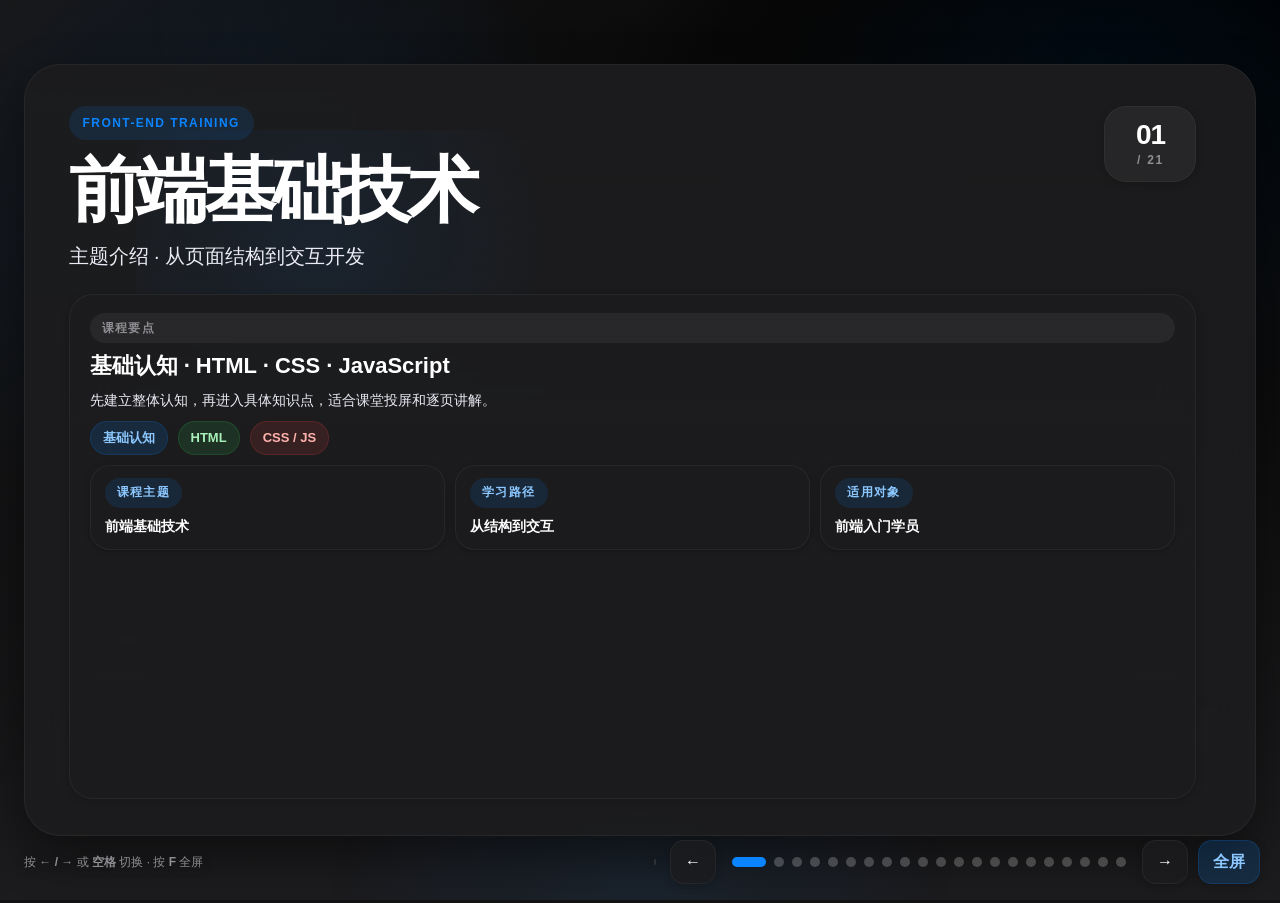
==== 3/index.html @ 4b5f355d "add" ====
﻿<!DOCTYPE html>
<html lang="zh-CN" data-theme="dark">
<head>
  <meta charset="UTF-8">
  <meta name="viewport" content="width=device-width, initial-scale=1.0">
  <title>前端基础技术 - 课程演示</title>
  <style>
    :root {
      color-scheme: dark;
      --theme-primary: #0a84ff;
      --theme-success: #30d158;
      --theme-warning: #ff9f0a;
      --theme-danger: #ff453a;
      --bg-primary: #000000;
      --bg-secondary: #1c1c1e;
      --surface-primary: rgba(28, 28, 30, 0.92);
      --surface-secondary: rgba(28, 28, 30, 0.68);
      --separator: rgba(84, 84, 88, 0.2);
      --label-primary: #ffffff;
      --label-secondary: #ebebf5;
      --label-tertiary: #8e8e93;
      --hero-glow: rgba(10, 132, 255, 0.16);
      --hero-glow-soft: rgba(10, 132, 255, 0.08);
      --hero-line: rgba(10, 132, 255, 0.22);
      --hero-surface: rgba(28, 28, 30, 0.96);
      --shadow-lg: 0 20px 48px rgba(0, 0, 0, 0.44);
      --shadow-md: 0 8px 24px rgba(0, 0, 0, 0.28);
      --shadow-sm: 0 2px 8px rgba(0, 0, 0, 0.18);
    }

    * {
      box-sizing: border-box;
    }

    html,
    body {
      width: 100%;
      height: 100%;
      margin: 0;
      overflow: hidden;
      font-family: -apple-system, BlinkMacSystemFont, 'SF Pro Display', 'SF Pro Text', 'PingFang SC', 'Noto Sans SC', 'Microsoft YaHei', sans-serif;
      background:
        radial-gradient(circle at 14% 16%, var(--hero-glow), transparent 28%),
        radial-gradient(circle at 86% 12%, var(--hero-glow-soft), transparent 24%),
        linear-gradient(180deg, var(--bg-primary), var(--bg-secondary));
      color: var(--label-primary);
    }

    body {
      position: relative;
    }

    body::before {
      content: "";
      position: fixed;
      inset: 0;
      pointer-events: none;
      background:
        linear-gradient(135deg, rgba(28, 28, 30, 0.92), transparent 36%),
        radial-gradient(circle at 50% 100%, var(--hero-glow-soft), transparent 30%);
      opacity: 0.92;
    }

    body::after {
      content: "";
      position: fixed;
      inset: 0;
      pointer-events: none;
      background: radial-gradient(circle at top center, rgba(255, 255, 255, 0.08), transparent 46%);
      opacity: 0.45;
    }

    .deck {
      position: relative;
      z-index: 1;
      width: 100%;
      height: 100%;
    }

    .slides {
      position: relative;
      width: 100%;
      height: 100%;
    }

    .slide {
      position: absolute;
      inset: 0;
      display: flex;
      align-items: center;
      justify-content: center;
      padding: 24px;
      opacity: 0;
      pointer-events: none;
      transform: translateY(10px) scale(0.985);
      transition: opacity 0.34s ease, transform 0.34s ease;
    }

    .slide.active {
      opacity: 1;
      pointer-events: auto;
      transform: translateY(0) scale(1);
    }

    .slide-shell {
      width: min(1280px, calc(100vw - 48px), calc((100vh - 128px) * 16 / 9));
      aspect-ratio: 16 / 9;
      max-height: calc(100vh - 128px);
      height: calc(100vh - 128px);
      display: flex;
      flex-direction: column;
      overflow: hidden;
      border-radius: 36px;
      background: linear-gradient(180deg, rgba(28, 28, 30, 0.96), rgba(28, 28, 30, 0.9));
      border: 0.5px solid var(--separator);
      box-shadow: var(--shadow-lg);
      backdrop-filter: blur(20px);
      position: relative;
      isolation: isolate;
    }

    .slide-shell::before {
      content: "";
      position: absolute;
      inset: 8.5% 9%;
      border-radius: 32px;
      /* border: 1px solid var(--hero-line); */
      background:
        radial-gradient(circle at 18% 18%, var(--hero-glow-soft), transparent 24%),
        linear-gradient(180deg, var(--surface-secondary), transparent);
      z-index: -1;
    }

    .slide-frame {
      position: relative;
      z-index: 1;
      flex: 1;
      display: flex;
      flex-direction: column;
      gap: 20px;
      padding: clamp(34px, 3.2vw, 42px) clamp(34px, 3.4vw, 44px) clamp(30px, 2.8vw, 38px);
      min-height: 0;
      overflow-y: auto;
      overscroll-behavior: contain;
      scrollbar-gutter: stable;
    }

    .slide-top {
      display: flex;
      align-items: flex-start;
      justify-content: space-between;
      gap: 20px;
    }

    .eyebrow {
      display: inline-flex;
      align-items: center;
      min-height: 34px;
      padding: 0 14px;
      border-radius: 999px;
      background: rgba(10, 132, 255, 0.12);
      color: var(--theme-primary);
      font-size: 12px;
      font-weight: 800;
      letter-spacing: 0.12em;
      text-transform: uppercase;
    }

    .slide-title {
      margin: 14px 0 0;
      font-size: clamp(44px, 5.6vw, 84px);
      line-height: 1.02;
      letter-spacing: -0.06em;
      font-weight: 800;
      color: var(--label-primary);
    }

    .slide-subtitle {
      margin: 12px 0 0;
      /* max-width: 58ch; */
      color: var(--label-secondary);
      font-size: clamp(16px, 1.6vw, 20px);
      line-height: 1.75;
    }

    .slide-counter {
      min-width: 92px;
      padding: 14px 16px;
      border-radius: 22px;
      border: 1px solid var(--separator);
      background: rgba(255, 255, 255, 0.05);
      text-align: center;
      box-shadow: var(--shadow-sm);
    }

    .slide-counter strong {
      display: block;
      font-size: 28px;
      line-height: 1;
      font-weight: 800;
      letter-spacing: -0.04em;
    }

    .slide-counter span {
      display: block;
      margin-top: 4px;
      color: var(--label-tertiary);
      font-size: 12px;
      font-weight: 700;
      letter-spacing: 0.14em;
      text-transform: uppercase;
    }

    .cover-grid,
    .content-grid {
      flex: 1;
      display: grid;
      gap: 18px;
      min-height: 0;
    }

    .cover-grid {
      grid-template-columns: minmax(0, 1.12fr) minmax(300px, 0.88fr);
      align-items: stretch;
    }

    .cover-grid .card {
      grid-column: 1 / -1;
    }

    .content-grid {
      grid-template-columns: minmax(0, 1.02fr) minmax(320px, 0.98fr);
    }

    .card,
    .note-card,
    .part-card,
    .focus-card {
      border-radius: 24px;
      border: 1px solid var(--separator);
      box-shadow: var(--shadow-sm);
      backdrop-filter: blur(20px);
    }

    .card {
      padding: 18px 20px;
      background: linear-gradient(180deg, rgba(28, 28, 30, 0.92), rgba(28, 28, 30, 0.78));
      display: grid;
      gap: 10px;
      align-content: start;
    }

    .card-title {
      font-size: 22px;
      line-height: 1.16;
      font-weight: 800;
      color: var(--label-primary);
      margin: 0;
    }

    .card-subtitle {
      margin: 0;
      color: var(--label-secondary);
      font-size: 14px;
      line-height: 1.6;
    }

    .script {
      display: grid;
      gap: 10px;
      padding: 18px 20px;
      background: linear-gradient(180deg, rgba(28, 28, 30, 0.92), rgba(28, 28, 30, 0.78));
      color: var(--label-primary);
      font-size: 15px;
      line-height: 1.7;
      border-radius: 24px;
      border: 1px solid var(--separator);
      box-shadow: var(--shadow-sm);
    }

    .script p {
      margin: 0;
    }

    .script .lead-line {
      font-size: 17px;
      font-weight: 800;
    }

    .script .quote {
      padding: 12px 14px;
      border-left: 4px solid var(--theme-primary);
      background: rgba(10, 132, 255, 0.12);
      border-radius: 16px;
    }

    .meta-grid {
      display: grid;
      grid-template-columns: repeat(3, minmax(0, 1fr));
      gap: 10px;
    }

    .meta {
      padding: 12px 14px;
      border-radius: 20px;
      background: var(--surface-secondary);
      border: 1px solid var(--separator);
      box-shadow: var(--shadow-sm);
    }

    .meta-label,
    .note-label,
    .part-tag,
    .vision-label,
    .section-label {
      display: inline-flex;
      align-items: center;
      min-height: 30px;
      padding: 0 12px;
      border-radius: 999px;
      background: rgba(255, 255, 255, 0.05);
      color: var(--label-tertiary);
      font-size: 12px;
      font-weight: 800;
      letter-spacing: 0.12em;
      text-transform: uppercase;
    }

    .meta-label {
      background: rgba(10, 132, 255, 0.12);
      color: #8cc8ff;
    }

    .meta-value {
      display: block;
      margin-top: 8px;
      font-size: 14px;
      line-height: 1.5;
      font-weight: 700;
      color: var(--label-primary);
    }

    .focus-card {
      padding: 20px;
      background: linear-gradient(180deg, rgba(10, 132, 255, 0.14), rgba(28, 28, 30, 0.9));
      display: grid;
      gap: 12px;
      position: relative;
      overflow: hidden;
    }

    .focus-card::before {
      content: "";
      position: absolute;
      inset: -18% -10% auto auto;
      width: 180px;
      height: 180px;
      border-radius: 50%;
      background: radial-gradient(circle, rgba(10, 132, 255, 0.18), transparent 68%);
      pointer-events: none;
    }

    .focus-title {
      position: relative;
      z-index: 1;
      font-size: 18px;
      line-height: 1.4;
      font-weight: 800;
      color: var(--label-primary);
      margin: 0;
    }

    .focus-copy {
      position: relative;
      z-index: 1;
      margin: 0;
      color: var(--label-secondary);
      font-size: 14px;
      line-height: 1.7;
    }

    .pills {
      position: relative;
      z-index: 1;
      display: flex;
      flex-wrap: wrap;
      gap: 10px;
    }

    .pill {
      display: inline-flex;
      align-items: center;
      min-height: 34px;
      padding: 0 12px;
      border-radius: 999px;
      border: 1px solid rgba(255, 255, 255, 0.06);
      background: rgba(255, 255, 255, 0.05);
      color: var(--label-primary);
      font-size: 13px;
      font-weight: 700;
    }

    .pill.blue {
      background: rgba(10, 132, 255, 0.14);
      color: #8cc8ff;
      border-color: rgba(10, 132, 255, 0.16);
    }

    .pill.green {
      background: rgba(48, 209, 88, 0.12);
      color: #a8f0b8;
      border-color: rgba(48, 209, 88, 0.16);
    }

    .pill.red {
      background: rgba(255, 69, 58, 0.12);
      color: #ffb3ad;
      border-color: rgba(255, 69, 58, 0.16);
    }

    .section-head {
      display: grid;
      gap: 10px;
    }

    .section-title {
      margin: 0;
      font-size: clamp(28px, 3.8vw, 44px);
      line-height: 1.08;
      letter-spacing: -0.06em;
      color: var(--label-primary);
    }

    .section-subtitle {
      margin: 0;
      color: var(--label-secondary);
      font-size: 16px;
      line-height: 1.75;
      max-width: 56ch;
    }

    .part-list {
      display: grid;
      gap: 12px;
      min-height: 0;
    }

    .part-card {
      position: relative;
      overflow: hidden;
      padding: 20px;
      background: linear-gradient(180deg, rgba(28, 28, 30, 0.92), rgba(28, 28, 30, 0.78));
      display: grid;
      gap: 10px;
    }

    .part-card::before {
      content: "";
      position: absolute;
      inset: 0;
      background: radial-gradient(circle at 100% 0%, rgba(10, 132, 255, 0.12), transparent 28%);
      pointer-events: none;
    }

    .part-card.alt::before {
      background: radial-gradient(circle at 100% 0%, rgba(255, 69, 58, 0.12), transparent 28%);
    }

    .part-card h3 {
      margin: 0;
      position: relative;
      z-index: 1;
      font-size: 20px;
      line-height: 1.35;
      color: var(--label-primary);
    }

    .part-card p {
      margin: 0;
      position: relative;
      z-index: 1;
      color: var(--label-secondary);
      line-height: 1.7;
      font-size: 14px;
    }

    .login-flow-page .content-grid {
      grid-template-columns: repeat(2, minmax(0, 1fr));
      align-items: stretch;
      gap: 16px;
    }

    .login-flow-page .part-list {
      display: grid;
      gap: 10px;
      min-height: 0;
      height: 100%;
      grid-template-rows: repeat(2, minmax(0, 1fr));
    }

    .login-flow-page .part-card {
      padding: 16px 18px;
      gap: 8px;
      height: 100%;
      align-content: start;
    }

    .login-flow-page .part-card h3 {
      font-size: 17px;
      line-height: 1.32;
    }

    .login-flow-page .part-card > p {
      font-size: 13px;
      line-height: 1.5;
    }

    .login-flow-page .checklist {
      gap: 7px;
      margin-top: 2px;
    }

    .login-flow-page .check {
      grid-template-columns: 22px 1fr;
      gap: 7px;
    }

    .login-flow-page .check-mark {
      width: 22px;
      height: 22px;
      font-size: 11px;
      margin-top: 1px;
    }

    .login-flow-page .check-text {
      font-size: 13px;
      line-height: 1.5;
    }

    .login-flow-page .notes {
      display: grid;
      gap: 10px;
      min-height: 0;
      height: 100%;
      grid-template-rows: minmax(0, 1fr) minmax(0, 0.72fr) minmax(0, 1.08fr);
    }

    .login-flow-page .note-card,
    .login-flow-page .focus-card {
      padding: 15px 16px;
      gap: 10px;
      height: 100%;
      align-content: start;
    }

    .login-flow-page .note-card p,
    .login-flow-page .note-card li,
    .login-flow-page .focus-copy {
      font-size: 13px;
      line-height: 1.52;
    }

    .login-flow-page .focus-title {
      font-size: 15px;
      line-height: 1.4;
    }

    .qa-page .content-grid,
    .foundation-page .content-grid {
      align-items: start;
    }

    .foundation-page .content-grid {
      grid-template-columns: repeat(2, minmax(0, 1fr));
      grid-template-rows: repeat(3, minmax(0, 1fr));
      align-items: stretch;
      gap: 14px;
    }

    .qa-page .content-grid {
      grid-template-columns: minmax(0, 1fr);
    }

    .qa-page .part-list,
    .foundation-page .part-list {
      display: grid;
      gap: 10px;
      min-height: 0;
    }

    .foundation-page .part-list,
    .foundation-page .notes {
      display: contents;
    }

    .qa-page .part-list {
      grid-template-columns: repeat(2, minmax(0, 1fr));
      grid-auto-rows: minmax(0, 1fr);
      align-items: stretch;
    }

    .qa-page .part-card,
    .foundation-page .part-card {
      padding: 16px 18px;
      gap: 8px;
      height: 100%;
      align-content: start;
    }

    .qa-page .part-card:nth-child(3) {
      grid-column: 1 / -1;
    }

    .qa-page .part-card h3,
    .foundation-page .part-card h3 {
      font-size: 17px;
      line-height: 1.3;
    }

    .qa-page .part-card > p,
    .foundation-page .part-card > p {
      font-size: 13px;
      line-height: 1.55;
    }

    .qa-page .checklist,
    .foundation-page .checklist {
      gap: 7px;
      margin-top: 2px;
    }

    .qa-page .check,
    .foundation-page .check {
      grid-template-columns: 22px 1fr;
      gap: 7px;
    }

    .qa-page .check-mark,
    .foundation-page .check-mark {
      width: 22px;
      height: 22px;
      font-size: 11px;
      margin-top: 1px;
    }

    .qa-page .check-text,
    .foundation-page .check-text {
      font-size: 13px;
      line-height: 1.5;
    }

    .qa-page .question-title {
      margin: 0;
      font-size: 18px;
      line-height: 1.4;
      color: var(--label-primary);
    }

    .qa-page .question-options {
      display: grid;
      gap: 8px;
      margin-top: 2px;
    }

    .qa-page .question-option {
      padding: 9px 12px;
      border-radius: 14px;
      background: rgba(255, 255, 255, 0.04);
      border: 1px solid rgba(255, 255, 255, 0.06);
      color: var(--label-secondary);
      font-size: 13px;
      line-height: 1.5;
    }

    .qa-page .question-hint {
      padding: 10px 12px;
      border-radius: 16px;
      background: rgba(10, 132, 255, 0.08);
      border: 1px solid rgba(10, 132, 255, 0.14);
      color: var(--label-secondary);
      font-size: 13px;
      line-height: 1.45;
    }

    .qa-page .note-card,
    .foundation-page .note-card,
    .foundation-page .focus-card {
      padding: 15px 16px;
      gap: 10px;
      height: 100%;
      align-content: start;
    }

    .qa-page .note-card p,
    .qa-page .note-card li,
    .foundation-page .note-card p,
    .foundation-page .note-card li,
    .foundation-page .focus-copy {
      font-size: 13px;
      line-height: 1.6;
    }

    .qa-page .qa-answer {
      padding: 12px 14px;
      border-radius: 16px;
      background: rgba(10, 132, 255, 0.08);
      border: 1px solid rgba(10, 132, 255, 0.14);
      color: var(--label-secondary);
      font-size: 13px;
      line-height: 1.55;
    }

    .foundation-page .intro-panel {
      padding: 20px;
      border-radius: 24px;
      border: 1px solid var(--separator);
      background: linear-gradient(180deg, rgba(28, 28, 30, 0.92), rgba(28, 28, 30, 0.78));
      box-shadow: var(--shadow-sm);
      display: grid;
      gap: 12px;
      min-height: 0;
      height: 100%;
      align-content: start;
    }

    .foundation-page .intro-panel p {
      margin: 0;
      color: var(--label-secondary);
      font-size: 14px;
      line-height: 1.75;
    }

    .foundation-page .topic-grid {
      display: grid;
      gap: 10px;
    }

    .foundation-page .topic-card {
      padding: 16px;
      border-radius: 20px;
      border: 1px solid var(--separator);
      background: rgba(255, 255, 255, 0.04);
      display: grid;
      gap: 8px;
    }

    .foundation-page .topic-card h4 {
      margin: 0;
      font-size: 16px;
      line-height: 1.35;
      color: var(--label-primary);
    }

    .foundation-page .topic-card p {
      margin: 0;
      font-size: 13px;
      line-height: 1.6;
      color: var(--label-secondary);
    }

    .foundation-page .intro-panel {
      grid-column: 1 / 2;
      grid-row: 1 / 2;
    }

    .foundation-page .part-card {
      grid-column: 1 / 2;
      grid-row: 2 / 3;
    }

    .foundation-page .notes > .note-card:nth-child(1) {
      grid-column: 1 / 2;
      grid-row: 3 / 4;
    }

    .foundation-page .notes > .note-card:nth-child(2) {
      grid-column: 2 / 3;
      grid-row: 1 / 2;
    }

    .foundation-page .notes > .note-card:nth-child(3) {
      grid-column: 2 / 3;
      grid-row: 2 / 4;
    }

    .foundation-page .note-card h3 {
      margin: 0;
      font-size: 17px;
      line-height: 1.35;
      color: var(--label-primary);
    }

    .foundation-page .note-card ul {
      margin: 0;
      padding-left: 18px;
      display: grid;
      gap: 8px;
    }

    .foundation-page .note-card code {
      padding: 0 4px;
      border-radius: 6px;
      background: rgba(255, 255, 255, 0.08);
      color: #cfe6ff;
    }

    .html-page .content-grid {
      align-items: start;
      grid-template-columns: minmax(0, 1.02fr) minmax(0, 0.98fr);
    }

    .html-page .part-list,
    .html-page .notes {
      display: grid;
      gap: 12px;
      min-height: 0;
    }

    .html-page .intro-panel {
      padding: 20px;
      border-radius: 24px;
      border: 1px solid var(--separator);
      background: linear-gradient(180deg, rgba(28, 28, 30, 0.92), rgba(28, 28, 30, 0.78));
      box-shadow: var(--shadow-sm);
      display: grid;
      gap: 12px;
    }

    .html-page .intro-panel p {
      margin: 0;
      color: var(--label-secondary);
      font-size: 14px;
      line-height: 1.75;
    }

    .html-page .code-card {
      display: grid;
      gap: 12px;
      padding: 20px;
      border-radius: 24px;
      border: 1px solid var(--separator);
      background: linear-gradient(180deg, rgba(28, 28, 30, 0.94), rgba(28, 28, 30, 0.8));
      box-shadow: var(--shadow-sm);
      min-height: 0;
    }

    .html-page .code-head {
      display: flex;
      align-items: center;
      justify-content: space-between;
      gap: 12px;
    }

    .html-page .code-title {
      margin: 0;
      font-size: 18px;
      line-height: 1.35;
      font-weight: 800;
      color: var(--label-primary);
    }

    .html-page .code-lang {
      display: inline-flex;
      align-items: center;
      min-height: 30px;
      padding: 0 12px;
      border-radius: 999px;
      background: rgba(10, 132, 255, 0.12);
      color: #8cc8ff;
      font-size: 12px;
      font-weight: 800;
      letter-spacing: 0.1em;
      text-transform: uppercase;
    }

    .html-page pre {
      margin: 0;
      padding: 16px 18px;
      border-radius: 20px;
      background: #0f1116;
      border: 1px solid rgba(255, 255, 255, 0.08);
      overflow: auto;
      max-height: 360px;
      scrollbar-gutter: stable;
    }

    .html-page pre code {
      display: block;
      color: #d7e3ff;
      font-size: 13px;
      line-height: 1.7;
      tab-size: 2;
      white-space: pre;
      font-family: SFMono-Regular, Consolas, 'Liberation Mono', Menlo, monospace;
    }

    .html-page .section-block {
      padding: 18px 20px;
      border-radius: 22px;
      border: 1px solid var(--separator);
      background: rgba(255, 255, 255, 0.04);
      display: grid;
      gap: 10px;
    }

    .html-page .section-block h3 {
      margin: 0;
      font-size: 18px;
      line-height: 1.35;
      color: var(--label-primary);
    }

    .html-page .section-block p,
    .html-page .section-block li {
      margin: 0;
      color: var(--label-secondary);
      font-size: 14px;
      line-height: 1.7;
    }

    .html-page .section-block ul {
      margin: 0;
      padding-left: 18px;
      display: grid;
      gap: 8px;
    }

    .tags-page .content-grid {
      grid-template-columns: minmax(0, 1.1fr) minmax(0, 0.9fr);
      align-items: start;
    }

    .tags-page .code-card {
      display: grid;
      gap: 12px;
      padding: 20px;
      border-radius: 24px;
      border: 1px solid var(--separator);
      background: linear-gradient(180deg, rgba(28, 28, 30, 0.94), rgba(28, 28, 30, 0.8));
      box-shadow: var(--shadow-sm);
      min-height: 0;
    }

    .tags-page .code-head {
      display: flex;
      align-items: center;
      justify-content: space-between;
      gap: 12px;
    }

    .tags-page .code-title {
      margin: 0;
      font-size: 18px;
      line-height: 1.35;
      font-weight: 800;
      color: var(--label-primary);
    }

    .tags-page .code-lang {
      display: inline-flex;
      align-items: center;
      min-height: 30px;
      padding: 0 12px;
      border-radius: 999px;
      background: rgba(10, 132, 255, 0.12);
      color: #8cc8ff;
      font-size: 12px;
      font-weight: 800;
      letter-spacing: 0.1em;
      text-transform: uppercase;
    }

    .tags-page pre {
      margin: 0;
      padding: 16px 18px;
      border-radius: 20px;
      background: #0f1116;
      border: 1px solid rgba(255, 255, 255, 0.08);
      overflow: auto;
      max-height: clamp(280px, 42vh, 380px);
      scrollbar-gutter: stable;
    }

    .tags-page pre code {
      display: block;
      color: #d7e3ff;
      font-size: 13px;
      line-height: 1.7;
      tab-size: 2;
      white-space: pre-wrap;
      word-break: break-word;
      font-family: SFMono-Regular, Consolas, 'Liberation Mono', Menlo, monospace;
    }

    .tags-page .markdown-card {
      display: grid;
      gap: 14px;
      padding: 20px;
      border-radius: 24px;
      border: 1px solid var(--separator);
      background: linear-gradient(180deg, rgba(28, 28, 30, 0.94), rgba(28, 28, 30, 0.8));
      box-shadow: var(--shadow-sm);
      min-height: 0;
    }

    .tags-page .markdown-head {
      display: grid;
      gap: 8px;
    }

    .tags-page .markdown-eyebrow {
      display: inline-flex;
      align-items: center;
      min-height: 30px;
      padding: 0 12px;
      border-radius: 999px;
      background: rgba(10, 132, 255, 0.12);
      color: #8cc8ff;
      font-size: 12px;
      font-weight: 800;
      letter-spacing: 0.1em;
      text-transform: uppercase;
    }

    .tags-page .markdown-title {
      margin: 0;
      font-size: 18px;
      line-height: 1.35;
      font-weight: 800;
      color: var(--label-primary);
    }

    .tags-page .markdown-subtitle {
      margin: 0;
      color: var(--label-secondary);
      font-size: 14px;
      line-height: 1.7;
    }

    .tags-page .markdown-block {
      display: grid;
      gap: 10px;
      padding: 16px 18px;
      border-radius: 20px;
      background: rgba(255, 255, 255, 0.04);
      border: 1px solid rgba(255, 255, 255, 0.06);
    }

    .tags-page .markdown-block h4 {
      margin: 0;
      font-size: 16px;
      line-height: 1.35;
      color: var(--label-primary);
    }

    .tags-page .markdown-block p,
    .tags-page .markdown-block li {
      margin: 0;
      color: var(--label-secondary);
      font-size: 14px;
      line-height: 1.7;
    }

    .tags-page .markdown-block ul {
      margin: 0;
      padding-left: 18px;
      display: grid;
      gap: 8px;
    }

    .tags-page .markdown-block strong {
      color: #ffffff;
    }

    .form-page .content-grid {
      grid-template-columns: minmax(0, 1.08fr) minmax(0, 0.92fr);
      align-items: start;
    }

    .form-page .code-card {
      display: grid;
      gap: 12px;
      padding: 20px;
      border-radius: 24px;
      border: 1px solid var(--separator);
      background: linear-gradient(180deg, rgba(28, 28, 30, 0.94), rgba(28, 28, 30, 0.8));
      box-shadow: var(--shadow-sm);
      min-height: 0;
    }

    .form-page .code-head {
      display: flex;
      align-items: center;
      justify-content: space-between;
      gap: 12px;
    }

    .form-page .code-title {
      margin: 0;
      font-size: 18px;
      line-height: 1.35;
      font-weight: 800;
      color: var(--label-primary);
    }

    .form-page .code-lang {
      display: inline-flex;
      align-items: center;
      min-height: 30px;
      padding: 0 12px;
      border-radius: 999px;
      background: rgba(10, 132, 255, 0.12);
      color: #8cc8ff;
      font-size: 12px;
      font-weight: 800;
      letter-spacing: 0.1em;
      text-transform: uppercase;
    }

    .form-page pre {
      margin: 0;
      padding: 16px 18px;
      border-radius: 20px;
      background: #0f1116;
      border: 1px solid rgba(255, 255, 255, 0.08);
      overflow: auto;
      max-height: clamp(360px, 52vh, 520px);
      scrollbar-gutter: stable;
    }

    .form-page pre code {
      display: block;
      color: #d7e3ff;
      font-size: 13px;
      line-height: 1.65;
      tab-size: 2;
      white-space: pre-wrap;
      word-break: break-word;
      font-family: SFMono-Regular, Consolas, 'Liberation Mono', Menlo, monospace;
    }

    .form-page .info-card {
      display: grid;
      gap: 12px;
      padding: 20px;
      border-radius: 24px;
      border: 1px solid var(--separator);
      background: linear-gradient(180deg, rgba(28, 28, 30, 0.94), rgba(28, 28, 30, 0.8));
      box-shadow: var(--shadow-sm);
      min-height: 0;
    }

    .form-page .info-card h3 {
      margin: 0;
      font-size: 18px;
      line-height: 1.35;
      color: var(--label-primary);
    }

    .form-page .info-card p,
    .form-page .info-card li,
    .form-page .demo-link {
      margin: 0;
      color: var(--label-secondary);
      font-size: 14px;
      line-height: 1.7;
    }

    .form-page .info-card ul {
      margin: 0;
      padding-left: 18px;
      display: grid;
      gap: 8px;
    }

    .form-page .demo-link {
      padding: 14px 16px;
      border-radius: 18px;
      border: 1px solid rgba(10, 132, 255, 0.16);
      background: rgba(10, 132, 255, 0.08);
      overflow-wrap: anywhere;
    }

    .css-page .content-grid {
      grid-template-columns: repeat(2, minmax(0, 1fr));
      grid-template-rows: repeat(2, minmax(0, 1fr));
      align-items: stretch;
      gap: 16px;
    }

    .css-page .code-card,
    .css-page .info-card,
    .css-page .figure-card {
      display: grid;
      gap: 10px;
      padding: 16px 18px;
      border-radius: 22px;
      border: 1px solid var(--separator);
      background: linear-gradient(180deg, rgba(28, 28, 30, 0.92), rgba(28, 28, 30, 0.78));
      box-shadow: var(--shadow-sm);
      min-height: 0;
      align-content: start;
    }

    .css-page .code-card {
      grid-column: 1 / 2;
      grid-row: 1 / 2;
    }

    .css-page .code-head {
      display: flex;
      align-items: center;
      justify-content: space-between;
      gap: 10px;
    }

    .css-page .code-title,
    .css-page .info-card h3,
    .css-page .figure-card h3 {
      margin: 0;
      font-size: 17px;
      line-height: 1.35;
      color: var(--label-primary);
    }

    .css-page .code-lang {
      display: inline-flex;
      align-items: center;
      min-height: 30px;
      padding: 0 12px;
      border-radius: 999px;
      border: 1px solid rgba(10, 132, 255, 0.2);
      background: rgba(10, 132, 255, 0.12);
      color: #b7dbff;
      font-size: 12px;
      font-weight: 800;
      letter-spacing: 0.1em;
      text-transform: uppercase;
    }

    .css-page pre {
      margin: 0;
      padding: 12px 14px;
      border-radius: 18px;
      background: #0f1116;
      border: 1px solid rgba(255, 255, 255, 0.06);
      overflow: auto;
      max-height: clamp(280px, 40vh, 380px);
      scrollbar-gutter: stable;
    }

    .css-page pre code {
      display: block;
      color: #d7e3ff;
      font-size: 12px;
      line-height: 1.55;
      white-space: pre;
      word-break: break-word;
      font-family: SFMono-Regular, Consolas, 'Liberation Mono', Menlo, monospace;
    }

    .css-page .notes {
      display: contents;
    }

    .css-page .notes .info-card:nth-child(1) {
      grid-column: 2 / 3;
      grid-row: 1 / 2;
    }

    .css-page .notes .info-card:nth-child(2) {
      grid-column: 1 / 2;
      grid-row: 2 / 3;
    }

    .css-page .notes .figure-card {
      grid-column: 2 / 3;
      grid-row: 2 / 3;
      overflow: hidden;
    }

    .css-page .info-card p,
    .css-page .info-card li,
    .css-page .figure-caption {
      margin: 0;
      color: var(--label-secondary);
      font-size: 13px;
      line-height: 1.62;
    }

    .css-page .demo-link {
      padding: 12px 14px;
      border-radius: 16px;
      border: 1px solid rgba(10, 132, 255, 0.16);
      background: rgba(10, 132, 255, 0.08);
      color: #dfeeff;
      text-decoration: none;
      overflow-wrap: anywhere;
    }

    .css-page .info-card ul {
      margin: 0;
      padding-left: 18px;
      display: grid;
      gap: 6px;
    }

    .css-page .figure-card img {
      display: block;
      width: 100%;
      height: auto;
      max-height: 108px;
      object-fit: contain;
      border-radius: 16px;
      border: 1px solid rgba(255, 255, 255, 0.08);
      background: rgba(255, 255, 255, 0.04);
      cursor: zoom-in;
    }

    .tab-page .content-grid {
      grid-template-columns: minmax(0, 1.05fr) minmax(320px, 0.95fr);
      align-items: start;
    }

    .tab-page .info-card,
    .tab-page .flow-card {
      display: grid;
      gap: 12px;
      padding: 20px;
      border-radius: 24px;
      border: 1px solid var(--separator);
      background: linear-gradient(180deg, rgba(28, 28, 30, 0.92), rgba(28, 28, 30, 0.78));
      box-shadow: var(--shadow-sm);
      min-height: 0;
    }

    .tab-page .info-card h3,
    .tab-page .flow-card h3 {
      margin: 0;
      font-size: 18px;
      line-height: 1.35;
      color: var(--label-primary);
    }

    .tab-page .info-card p,
    .tab-page .info-card li,
    .tab-page .flow-card p {
      margin: 0;
      color: var(--label-secondary);
      font-size: 14px;
      line-height: 1.75;
    }

    .tab-page .info-card ul {
      margin: 0;
      padding-left: 18px;
      display: grid;
      gap: 8px;
    }

    .tab-page .pill-grid {
      display: grid;
      gap: 10px;
    }

    .tab-page .pill-box {
      padding: 16px 18px;
      border-radius: 20px;
      border: 1px solid rgba(255, 255, 255, 0.06);
      background: rgba(255, 255, 255, 0.04);
      display: grid;
      gap: 6px;
    }

    .tab-page .pill-title {
      font-size: 15px;
      font-weight: 800;
      color: #fff;
    }

    .tab-page .pill-copy {
      color: var(--label-secondary);
      font-size: 14px;
      line-height: 1.7;
    }

    .tab-page .demo-link {
      padding: 14px 16px;
      border-radius: 18px;
      border: 1px solid rgba(10, 132, 255, 0.16);
      background: rgba(10, 132, 255, 0.08);
      color: #dfeeff;
      text-decoration: none;
      overflow-wrap: anywhere;
    }

    .js-page .content-grid {
      grid-template-columns: minmax(0, 1.02fr) minmax(320px, 0.98fr);
      align-items: stretch;
      gap: 16px;
    }

    .js-page .info-card,
    .js-page .focus-card {
      display: grid;
      gap: 10px;
      padding: 16px 18px;
      border-radius: 22px;
      border: 1px solid var(--separator);
      background: linear-gradient(180deg, rgba(28, 28, 30, 0.92), rgba(28, 28, 30, 0.78));
      box-shadow: var(--shadow-sm);
      min-height: 0;
      height: 100%;
      align-content: start;
    }

    .js-page .info-card h3,
    .js-page .focus-card h3 {
      margin: 0;
      font-size: 17px;
      line-height: 1.35;
      color: var(--label-primary);
    }

    .js-page .info-card p,
    .js-page .info-card li,
    .js-page .focus-card p {
      margin: 0;
      color: var(--label-secondary);
      font-size: 13px;
      line-height: 1.62;
    }

    .js-page .info-card ul {
      margin: 0;
      padding-left: 18px;
      display: grid;
      gap: 6px;
    }

    .js-page .pill-grid {
      display: grid;
      gap: 8px;
    }

    .js-page .pill-box {
      padding: 12px 14px;
      border-radius: 18px;
      border: 1px solid rgba(255, 255, 255, 0.06);
      background: rgba(255, 255, 255, 0.04);
      display: grid;
      gap: 4px;
    }

    .js-page .pill-title {
      font-size: 14px;
      font-weight: 800;
      color: #fff;
    }

    .js-page .pill-copy {
      color: var(--label-secondary);
      font-size: 13px;
      line-height: 1.58;
    }

    .js-page .demo-link {
      padding: 12px 14px;
      border-radius: 16px;
      border: 1px solid rgba(10, 132, 255, 0.16);
      background: rgba(10, 132, 255, 0.08);
      color: #dfeeff;
      text-decoration: none;
      overflow-wrap: anywhere;
    }

    .example-page .content-grid {
      grid-template-columns: minmax(0, 1.08fr) minmax(320px, 0.92fr);
      align-items: stretch;
      gap: 16px;
    }

    .example-page .code-card,
    .example-page .info-card {
      display: grid;
      gap: 10px;
      padding: 16px 18px;
      border-radius: 22px;
      border: 1px solid var(--separator);
      background: linear-gradient(180deg, rgba(28, 28, 30, 0.92), rgba(28, 28, 30, 0.78));
      box-shadow: var(--shadow-sm);
      min-height: 0;
      height: 100%;
      align-content: start;
    }

    .example-page .code-head {
      display: flex;
      align-items: center;
      justify-content: space-between;
      gap: 10px;
    }

    .example-page .code-title,
    .example-page .info-card h3 {
      margin: 0;
      font-size: 17px;
      line-height: 1.35;
      color: var(--label-primary);
    }

    .example-page .code-lang {
      display: inline-flex;
      align-items: center;
      min-height: 30px;
      padding: 0 12px;
      border-radius: 999px;
      border: 1px solid rgba(10, 132, 255, 0.2);
      background: rgba(10, 132, 255, 0.12);
      color: #b7dbff;
      font-size: 12px;
      font-weight: 800;
      letter-spacing: 0.1em;
      text-transform: uppercase;
    }

    .example-page pre {
      margin: 0;
      padding: 12px 14px;
      border-radius: 18px;
      background: #0f1116;
      border: 1px solid rgba(255, 255, 255, 0.06);
      overflow: auto;
      max-height: clamp(300px, 44vh, 420px);
      scrollbar-gutter: stable;
    }

    .example-page pre code {
      display: block;
      color: #d7e3ff;
      font-size: 12px;
      line-height: 1.5;
      white-space: pre;
      word-break: break-word;
      font-family: SFMono-Regular, Consolas, 'Liberation Mono', Menlo, monospace;
    }

    .example-page .info-card p,
    .example-page .info-card li {
      margin: 0;
      color: var(--label-secondary);
      font-size: 13px;
      line-height: 1.62;
    }

    .example-page .info-card ul {
      margin: 0;
      padding-left: 18px;
      display: grid;
      gap: 6px;
    }

    .example-page .demo-link {
      padding: 12px 14px;
      border-radius: 16px;
      border: 1px solid rgba(10, 132, 255, 0.16);
      background: rgba(10, 132, 255, 0.08);
      color: #dfeeff;
      text-decoration: none;
      overflow-wrap: anywhere;
    }

    .syntax-page .content-grid {
      grid-template-columns: minmax(0, 1.06fr) minmax(320px, 0.94fr);
      align-items: stretch;
      gap: 16px;
    }

    .syntax-page .code-card,
    .syntax-page .info-card {
      display: grid;
      gap: 10px;
      padding: 16px 18px;
      border-radius: 22px;
      border: 1px solid var(--separator);
      background: linear-gradient(180deg, rgba(28, 28, 30, 0.92), rgba(28, 28, 30, 0.78));
      box-shadow: var(--shadow-sm);
      min-height: 0;
      height: 100%;
      align-content: start;
    }

    .syntax-page .code-head {
      display: flex;
      align-items: center;
      justify-content: space-between;
      gap: 10px;
    }

    .syntax-page .code-title,
    .syntax-page .info-card h3 {
      margin: 0;
      font-size: 17px;
      line-height: 1.35;
      color: var(--label-primary);
    }

    .syntax-page .code-lang {
      display: inline-flex;
      align-items: center;
      min-height: 30px;
      padding: 0 12px;
      border-radius: 999px;
      border: 1px solid rgba(10, 132, 255, 0.2);
      background: rgba(10, 132, 255, 0.12);
      color: #b7dbff;
      font-size: 12px;
      font-weight: 800;
      letter-spacing: 0.1em;
      text-transform: uppercase;
    }

    .syntax-page pre {
      margin: 0;
      padding: 12px 14px;
      border-radius: 18px;
      background: #0f1116;
      border: 1px solid rgba(255, 255, 255, 0.06);
      overflow: auto;
      max-height: clamp(180px, 22vh, 240px);
      scrollbar-gutter: stable;
    }

    .syntax-page pre code {
      display: block;
      color: #d7e3ff;
      font-size: 12px;
      line-height: 1.52;
      white-space: pre;
      word-break: break-word;
      font-family: SFMono-Regular, Consolas, 'Liberation Mono', Menlo, monospace;
    }

    .syntax-page .stack {
      display: grid;
      gap: 10px;
      min-height: 0;
      height: 100%;
      grid-template-rows: repeat(2, minmax(0, 1fr));
    }

    .syntax-page .info-card p,
    .syntax-page .info-card li {
      margin: 0;
      color: var(--label-secondary);
      font-size: 13px;
      line-height: 1.62;
    }

    .syntax-page .info-card ul {
      margin: 0;
      padding-left: 18px;
      display: grid;
      gap: 6px;
    }

    .syntax-page .demo-link {
      padding: 12px 14px;
      border-radius: 16px;
      border: 1px solid rgba(10, 132, 255, 0.16);
      background: rgba(10, 132, 255, 0.08);
      color: #dfeeff;
      text-decoration: none;
      overflow-wrap: anywhere;
    }

    .js-topic-page .content-grid,
    .spec-page .content-grid {
      align-items: start;
    }

    .js-topic-page .content-grid {
      grid-template-columns: minmax(0, 1.04fr) minmax(320px, 0.96fr);
    }

    .js-topic-page.split-page .content-grid {
      grid-template-columns: repeat(2, minmax(0, 1fr));
      align-items: stretch;
    }

    .js-topic-page.split-page .stack {
      display: grid;
      gap: 12px;
      min-height: 0;
      height: 100%;
      grid-template-rows: repeat(2, minmax(0, 1fr));
    }

    .js-topic-page.split-page .code-card,
    .js-topic-page.split-page .info-card {
      height: 100%;
      align-content: start;
    }

    .judge-page .content-grid {
      grid-template-columns: minmax(0, 0.98fr) minmax(0, 1.02fr);
      align-items: stretch;
    }

    .logic-page .content-grid {
      align-items: stretch;
      grid-template-columns: repeat(2, minmax(0, 1fr));
    }

    .logic-page .stack,
    .logic-page .info-card {
      min-height: 0;
      height: 100%;
    }

    .logic-page .stack {
      display: grid;
      gap: 0;
    }

    .logic-page .code-card,
    .logic-page .info-card {
      display: grid;
      gap: 8px;
      padding: 14px 16px;
      border-radius: 20px;
      border: 1px solid var(--separator);
      background: linear-gradient(180deg, rgba(28, 28, 30, 0.92), rgba(28, 28, 30, 0.78));
      box-shadow: var(--shadow-sm);
      min-height: 176px;
      height: 100%;
      align-content: start;
    }

    .logic-page .code-head {
      display: flex;
      align-items: center;
      justify-content: space-between;
      gap: 10px;
    }

    .logic-page .code-title,
    .logic-page .info-card h3 {
      margin: 0;
      font-size: 15px;
      line-height: 1.3;
      color: var(--label-primary);
    }

    .logic-page .code-lang {
      display: inline-flex;
      align-items: center;
      min-height: 26px;
      padding: 0 10px;
      border-radius: 999px;
      border: 1px solid rgba(10, 132, 255, 0.2);
      background: rgba(10, 132, 255, 0.12);
      color: #b7dbff;
      font-size: 10px;
      font-weight: 800;
      letter-spacing: 0.1em;
      text-transform: uppercase;
    }

    .logic-page pre {
      margin: 0;
      padding: 10px 12px;
      border-radius: 16px;
      background: #0f1116;
      border: 1px solid rgba(255, 255, 255, 0.06);
      overflow: hidden;
      max-height: none;
      scrollbar-width: none;
    }

    .logic-page pre::-webkit-scrollbar {
      display: none;
    }

    .logic-page pre code {
      display: block;
      color: #d7e3ff;
      font-size: 11px;
      line-height: 1.45;
      white-space: pre;
      word-break: break-word;
      font-family: SFMono-Regular, Consolas, 'Liberation Mono', Menlo, monospace;
    }

    .logic-page .info-card p,
    .logic-page .info-card li {
      margin: 0;
      color: var(--label-secondary);
      font-size: 13px;
      line-height: 1.55;
    }

    .logic-page .info-card ul {
      margin: 0;
      padding-left: 18px;
      display: grid;
      gap: 6px;
    }

    .judge-page .stack,
    .judge-page .info-card {
      min-height: 0;
    }

    .judge-page .stack {
      display: grid;
      gap: 0;
    }

    .judge-page .code-card,
    .judge-page .info-card {
      display: grid;
      gap: 10px;
      padding: 16px 18px;
      border-radius: 22px;
      border: 1px solid var(--separator);
      background: linear-gradient(180deg, rgba(28, 28, 30, 0.92), rgba(28, 28, 30, 0.78));
      box-shadow: var(--shadow-sm);
      min-height: 0;
      height: 100%;
      align-content: start;
    }

    .judge-page .code-head {
      display: flex;
      align-items: center;
      justify-content: space-between;
      gap: 10px;
    }

    .judge-page .code-title,
    .judge-page .info-card h3 {
      margin: 0;
      font-size: 16px;
      line-height: 1.3;
      color: var(--label-primary);
    }

    .judge-page .code-lang {
      display: inline-flex;
      align-items: center;
      min-height: 28px;
      padding: 0 10px;
      border-radius: 999px;
      border: 1px solid rgba(10, 132, 255, 0.2);
      background: rgba(10, 132, 255, 0.12);
      color: #b7dbff;
      font-size: 11px;
      font-weight: 800;
      letter-spacing: 0.1em;
      text-transform: uppercase;
    }

    .judge-page pre {
      margin: 0;
      padding: 12px 14px;
      border-radius: 18px;
      background: #0f1116;
      border: 1px solid rgba(255, 255, 255, 0.06);
      overflow: hidden;
      max-height: none;
      scrollbar-width: none;
    }

    .judge-page pre::-webkit-scrollbar {
      display: none;
    }

    .judge-page pre code {
      display: block;
      color: #d7e3ff;
      font-size: 12px;
      line-height: 1.52;
      white-space: pre;
      word-break: break-word;
      font-family: SFMono-Regular, Consolas, 'Liberation Mono', Menlo, monospace;
    }

    .judge-page .info-card p,
    .judge-page .info-card li {
      margin: 0;
      color: var(--label-secondary);
      font-size: 13px;
      line-height: 1.62;
    }

    .judge-page .info-card ul {
      margin: 0;
      padding-left: 18px;
      display: grid;
      gap: 6px;
    }

    .dom-page .content-grid {
      grid-template-columns: minmax(0, 1.06fr) minmax(0, 0.94fr);
      align-items: stretch;
    }

    .dom-page .stack {
      display: grid;
      gap: 10px;
      min-height: 0;
      grid-template-rows: repeat(2, minmax(0, 1fr));
    }

    .dom-page .code-card,
    .dom-page .info-card {
      display: grid;
      gap: 10px;
      padding: 16px 18px;
      border-radius: 22px;
      border: 1px solid var(--separator);
      background: linear-gradient(180deg, rgba(28, 28, 30, 0.92), rgba(28, 28, 30, 0.78));
      box-shadow: var(--shadow-sm);
      min-height: 0;
      height: 100%;
      align-content: start;
    }

    .dom-page .code-head {
      display: flex;
      align-items: center;
      justify-content: space-between;
      gap: 10px;
    }

    .dom-page .code-title,
    .dom-page .info-card h3 {
      margin: 0;
      font-size: 16px;
      line-height: 1.3;
      color: var(--label-primary);
    }

    .dom-page .code-lang {
      display: inline-flex;
      align-items: center;
      min-height: 28px;
      padding: 0 10px;
      border-radius: 999px;
      border: 1px solid rgba(10, 132, 255, 0.2);
      background: rgba(10, 132, 255, 0.12);
      color: #b7dbff;
      font-size: 11px;
      font-weight: 800;
      letter-spacing: 0.1em;
      text-transform: uppercase;
    }

    .dom-page pre {
      margin: 0;
      padding: 12px 14px;
      border-radius: 18px;
      background: #0f1116;
      border: 1px solid rgba(255, 255, 255, 0.06);
      overflow: hidden;
      max-height: none;
      scrollbar-width: none;
    }

    .dom-page pre::-webkit-scrollbar {
      display: none;
    }

    .dom-page pre code {
      display: block;
      color: #d7e3ff;
      font-size: 12px;
      line-height: 1.5;
      white-space: pre;
      word-break: break-word;
      font-family: SFMono-Regular, Consolas, 'Liberation Mono', Menlo, monospace;
    }

    .dom-page .info-card p,
    .dom-page .info-card li {
      margin: 0;
      color: var(--label-secondary);
      font-size: 13px;
      line-height: 1.6;
    }

    .dom-page .info-card ul {
      margin: 0;
      padding-left: 18px;
      display: grid;
      gap: 6px;
    }

    .debug-page .content-grid {
      grid-template-columns: minmax(0, 1.04fr) minmax(320px, 0.96fr);
      align-items: stretch;
    }

    .debug-page .stack {
      display: grid;
      gap: 12px;
      min-height: 0;
      grid-template-rows: repeat(2, minmax(0, 1fr));
    }

    .debug-page .info-card,
    .debug-page .focus-card {
      display: grid;
      gap: 12px;
      padding: 20px;
      border-radius: 24px;
      border: 1px solid var(--separator);
      background: linear-gradient(180deg, rgba(28, 28, 30, 0.92), rgba(28, 28, 30, 0.78));
      box-shadow: var(--shadow-sm);
      min-height: 0;
      height: 100%;
      align-content: start;
    }

    .debug-page .info-card h3,
    .debug-page .focus-card h3 {
      margin: 0;
      font-size: 18px;
      line-height: 1.35;
      color: var(--label-primary);
    }

    .debug-page .info-card p,
    .debug-page .info-card li,
    .debug-page .focus-card p {
      margin: 0;
      color: var(--label-secondary);
      font-size: 14px;
      line-height: 1.75;
    }

    .debug-page .info-card ul {
      margin: 0;
      padding-left: 18px;
      display: grid;
      gap: 8px;
    }

    .js-topic-page .code-card,
    .js-topic-page .info-card,
    .spec-page .info-card,
    .spec-page .image-card,
    .spec-page .code-card {
      display: grid;
      gap: 12px;
      padding: 20px;
      border-radius: 24px;
      border: 1px solid var(--separator);
      background: linear-gradient(180deg, rgba(28, 28, 30, 0.92), rgba(28, 28, 30, 0.78));
      box-shadow: var(--shadow-sm);
      min-height: 0;
    }

    .js-topic-page .code-head,
    .spec-page .code-head {
      display: flex;
      align-items: center;
      justify-content: space-between;
      gap: 12px;
    }

    .js-topic-page .code-title,
    .js-topic-page .info-card h3,
    .spec-page .code-title,
    .spec-page .info-card h3,
    .spec-page .image-card h3 {
      margin: 0;
      font-size: 18px;
      line-height: 1.35;
      color: var(--label-primary);
    }

    .js-topic-page .code-lang,
    .spec-page .code-lang {
      display: inline-flex;
      align-items: center;
      min-height: 30px;
      padding: 0 12px;
      border-radius: 999px;
      border: 1px solid rgba(10, 132, 255, 0.2);
      background: rgba(10, 132, 255, 0.12);
      color: #b7dbff;
      font-size: 12px;
      font-weight: 800;
      letter-spacing: 0.1em;
      text-transform: uppercase;
    }

    .js-topic-page pre,
    .spec-page pre {
      margin: 0;
      padding: 16px 18px;
      border-radius: 20px;
      background: #0f1116;
      border: 1px solid rgba(255, 255, 255, 0.06);
      overflow: auto;
      scrollbar-gutter: stable;
    }

    .js-topic-page pre {
      max-height: clamp(220px, 28vh, 300px);
    }

    .spec-page pre {
      max-height: clamp(240px, 32vh, 340px);
    }

    .js-topic-page pre code,
    .spec-page pre code {
      display: block;
      color: #d7e3ff;
      font-size: 13px;
      line-height: 1.7;
      white-space: pre;
      word-break: break-word;
      font-family: SFMono-Regular, Consolas, 'Liberation Mono', Menlo, monospace;
    }

    .js-topic-page .info-card p,
    .js-topic-page .info-card li,
    .spec-page .info-card p,
    .spec-page .info-card li {
      margin: 0;
      color: var(--label-secondary);
      font-size: 14px;
      line-height: 1.75;
    }

    .js-topic-page .info-card ul,
    .spec-page .info-card ul {
      margin: 0;
      padding-left: 18px;
      display: grid;
      gap: 8px;
    }

    .js-topic-page .demo-link,
    .spec-page .demo-link {
      padding: 14px 16px;
      border-radius: 18px;
      border: 1px solid rgba(10, 132, 255, 0.16);
      background: rgba(10, 132, 255, 0.08);
      color: #dfeeff;
      text-decoration: none;
      overflow-wrap: anywhere;
    }

    .js-topic-page .stack {
      display: grid;
      gap: 12px;
      min-height: 0;
    }

    .js-topic-page .pill-grid {
      display: grid;
      gap: 10px;
    }

    .js-topic-page .pill-box {
      padding: 16px 18px;
      border-radius: 20px;
      border: 1px solid rgba(255, 255, 255, 0.06);
      background: rgba(255, 255, 255, 0.04);
      display: grid;
      gap: 6px;
    }

    .js-topic-page .pill-title {
      font-size: 15px;
      font-weight: 800;
      color: #fff;
    }

    .js-topic-page .pill-copy {
      color: var(--label-secondary);
      font-size: 14px;
      line-height: 1.7;
    }

    .spec-page .image-grid {
      display: grid;
      gap: 12px;
    }

    .spec-page .image-grid {
      grid-template-columns: repeat(2, minmax(0, 1fr));
    }

    .spec-page .image-card:first-child {
      grid-column: 1 / -1;
    }

    .spec-page .image-card img {
      display: block;
      width: 100%;
      height: auto;
      border-radius: 18px;
      border: 1px solid rgba(255, 255, 255, 0.08);
      background: rgba(255, 255, 255, 0.04);
      cursor: zoom-in;
    }

    .image-modal {
      position: fixed;
      inset: 0;
      z-index: 80;
      display: none;
      align-items: center;
      justify-content: center;
      padding: 24px;
      background: rgba(0, 0, 0, 0.72);
      backdrop-filter: blur(12px);
    }

    .image-modal.open {
      display: flex;
    }

    .image-modal__panel {
      position: relative;
      max-width: min(92vw, 1280px);
      max-height: 88vh;
      display: grid;
      gap: 12px;
      padding: 16px;
      border-radius: 24px;
      border: 1px solid rgba(255, 255, 255, 0.12);
      background: rgba(20, 20, 20, 0.92);
      box-shadow: 0 24px 80px rgba(0, 0, 0, 0.45);
    }

    .image-modal__img {
      display: block;
      max-width: 100%;
      max-height: 78vh;
      object-fit: contain;
      border-radius: 18px;
    }

    .image-modal__close {
      position: absolute;
      top: 12px;
      right: 12px;
      width: 40px;
      height: 40px;
      border: 0;
      border-radius: 999px;
      background: rgba(255, 255, 255, 0.14);
      color: #fff;
      font-size: 20px;
      cursor: pointer;
    }

    .checklist {
      position: relative;
      z-index: 1;
      display: grid;
      gap: 10px;
      margin-top: 4px;
    }

    .check {
      display: grid;
      grid-template-columns: 26px 1fr;
      gap: 10px;
      align-items: start;
    }

    .check-mark {
      width: 26px;
      height: 26px;
      border-radius: 50%;
      display: grid;
      place-items: center;
      background: var(--theme-primary);
      color: #fff;
      font-size: 12px;
      font-weight: 800;
      margin-top: 2px;
    }

    .check-text {
      color: var(--label-primary);
      line-height: 1.7;
      font-size: 15px;
    }

    .notes {
      display: grid;
      gap: 12px;
      min-height: 0;
    }

    .note-card {
      padding: 20px;
      display: grid;
      gap: 12px;
      background: linear-gradient(180deg, rgba(28, 28, 30, 0.9), rgba(28, 28, 30, 0.76));
    }

    .note-card p,
    .note-card li {
      margin: 0;
      color: var(--label-secondary);
      line-height: 1.75;
      font-size: 14px;
    }

    .note-card ul {
      margin: 0;
      padding-left: 18px;
    }

    .bottom-note {
      padding: 18px 20px;
      border-radius: 18px;
      border: 1px solid rgba(10, 132, 255, 0.18);
      background: rgba(10, 132, 255, 0.08);
      color: var(--label-secondary);
      line-height: 1.7;
      font-size: 14px;
    }

    .footbar {
      position: fixed;
      left: 0;
      right: 0;
      bottom: 0;
      z-index: 20;
      padding: 0 20px 16px;
      pointer-events: none;
    }

    .footbar-inner {
      width: min(1280px, calc(100vw - 40px));
      margin: 0 auto;
      display: grid;
      grid-template-columns: minmax(0, 1fr) auto auto;
      gap: 14px;
      align-items: center;
      pointer-events: auto;
    }

    .hint {
      color: var(--label-tertiary);
      font-size: 12px;
      line-height: 1.5;
      padding-left: 4px;
      text-shadow: 0 2px 12px rgba(0, 0, 0, 0.3);
    }

    .progress {
      height: 6px;
      border-radius: 999px;
      overflow: hidden;
      border: 1px solid var(--separator);
      background: rgba(255, 255, 255, 0.06);
      box-shadow: var(--shadow-sm);
    }

    .progress span {
      display: block;
      width: 50%;
      height: 100%;
      border-radius: inherit;
      background: linear-gradient(90deg, rgba(10, 132, 255, 0.8), rgba(48, 209, 88, 0.8));
      transition: width 0.32s ease;
    }

    .controls {
      display: flex;
      align-items: center;
      gap: 10px;
    }

    .btn {
      height: 44px;
      min-width: 44px;
      padding: 0 14px;
      border-radius: 14px;
      border: 1px solid var(--separator);
      background: rgba(28, 28, 30, 0.84);
      color: var(--label-primary);
      box-shadow: var(--shadow-sm);
      cursor: pointer;
      font: inherit;
      font-weight: 700;
      transition: transform 0.18s ease, background 0.18s ease, border-color 0.18s ease;
    }

    .btn:hover,
    .btn:focus-visible {
      transform: translateY(-1px);
      outline: none;
      background: rgba(40, 40, 42, 0.92);
      border-color: rgba(10, 132, 255, 0.28);
    }

    .btn.primary {
      background: rgba(10, 132, 255, 0.16);
      border-color: rgba(10, 132, 255, 0.18);
      color: #8cc8ff;
    }

    .dots {
      display: flex;
      gap: 8px;
      align-items: center;
      padding: 0 6px;
    }

    .dot {
      width: 10px;
      height: 10px;
      border: none;
      border-radius: 999px;
      background: rgba(255, 255, 255, 0.22);
      cursor: pointer;
      padding: 0;
      transition: width 0.22s ease, background 0.22s ease, transform 0.22s ease;
    }

    .dot.active {
      width: 34px;
      background: var(--theme-primary);
    }

    .dot:hover,
    .dot:focus-visible {
      transform: translateY(-1px);
      outline: none;
      background: rgba(10, 132, 255, 0.7);
    }

    @media (max-width: 1080px) {
      .slide-shell {
        width: min(100vw - 24px, calc((100vh - 128px) * 16 / 9));
      }

      .cover-grid,
      .content-grid {
        grid-template-columns: 1fr;
      }

      .meta-grid {
        grid-template-columns: 1fr;
      }
    }

    @media (max-width: 720px) {
      .slide {
        align-items: center;
        overflow: hidden;
        padding: 12px 12px 112px;
      }

      .slide-frame {
        padding: 22px 20px 24px;
        gap: 16px;
      }

      .slide-shell {
        width: calc(100vw - 24px);
        height: calc(100vh - 128px);
        max-height: calc(100vh - 128px);
        border-radius: 26px;
        aspect-ratio: auto;
      }

      .slide-top {
        flex-direction: column;
        gap: 12px;
      }

      .slide-counter {
        align-self: flex-start;
      }

      .card,
      .script,
      .part-card,
      .note-card,
      .focus-card {
        border-radius: 20px;
      }

      .footbar {
        padding: 0 10px 10px;
      }

      .footbar-inner {
        width: calc(100vw - 20px);
        grid-template-columns: 1fr;
        gap: 8px;
      }

      .hint {
        display: none;
      }

      .controls {
        justify-content: flex-start;
        flex-wrap: wrap;
      }
    }

    @media (prefers-reduced-motion: reduce) {
      .slide,
      .progress span,
      .dot,
      .btn {
        transition: none;
      }
    }

    @media print {
      body {
        overflow: visible;
        background: #fff;
      }

      body::before,
      body::after,
      .footbar {
        display: none;
      }

      .slide {
        position: relative;
        opacity: 1 !important;
        pointer-events: auto;
        transform: none !important;
        page-break-after: always;
        padding: 0;
      }

      .slide-shell {
        width: 100%;
        max-height: none;
        box-shadow: none;
      }
    }
  </style>
</head>
<body>
  <main class="deck" id="deck">
    <div class="slides">
      <section class="slide active" data-title="封面" aria-label="封面">
        <article class="slide-shell">
          <div class="slide-frame">
            <header class="slide-top">
              <div>
                <div class="eyebrow">Front-End Training</div>
                <h1 class="slide-title">前端基础技术</h1>
                <p class="slide-subtitle">主题介绍 · 从页面结构到交互开发</p>
              </div>
              <div class="slide-counter"><strong>01</strong><span>/ 21</span></div>
            </header>

            <div class="cover-grid">
              
              <aside class="card" aria-label="课程要点">
                <div class="vision-label">课程要点</div>
                <h2 class="card-title">基础认知 · HTML · CSS · JavaScript</h2>
                <p class="card-subtitle">先建立整体认知，再进入具体知识点，适合课堂投屏和逐页讲解。</p>
                <div class="pills">
                  <span class="pill blue">基础认知</span>
                  <span class="pill green">HTML</span>
                  <span class="pill red">CSS / JS</span>
                </div>
                <div class="meta-grid">
                  <div class="meta">
                    <span class="meta-label">课程主题</span>
                    <span class="meta-value">前端基础技术</span>
                  </div>
                  <div class="meta">
                    <span class="meta-label">学习路径</span>
                    <span class="meta-value">从结构到交互</span>
                  </div>
                  <div class="meta">
                    <span class="meta-label">适用对象</span>
                    <span class="meta-value">前端入门学员</span>
                  </div>
                </div>
              </aside>
            </div>
          </div>
        </article>
      </section>

      <section class="slide" data-title="目录" aria-label="课程目录">
        <article class="slide-shell">
          <div class="slide-frame">
            <header class="slide-top">
              <div>
                <div class="eyebrow">Course Outline</div>
                <h2 class="slide-title" style="font-size: clamp(32px, 4.4vw, 60px);">课程目录</h2>
                <p class="slide-subtitle">先建立基础学习路径，再进入前端基础技术（基础入门）。</p>
              </div>
              <div class="slide-counter"><strong>02</strong><span>/ 21</span></div>
            </header>

            <div class="content-grid">
              <div class="part-list" aria-label="目录结构">
                <article class="part-card">
                  <div class="part-tag">Part 01</div>
                  <h3>第一部分：基础学习路径</h3>
                  <p>基础认知 + 前端 + 后端 + 数据库</p>
                  <div class="checklist">
                    <div class="check">
                      <div class="check-mark">1</div>
                      <div class="check-text">先认识 Web 应用的基本链路，理解前端、后端、数据库和 API 的关系。</div>
                    </div>
                    <div class="check">
                      <div class="check-mark">2</div>
                      <div class="check-text">这一部分帮助大家建立基础认知，为后面的前端学习打底。</div>
                    </div>
                  </div>
                </article>

                <article class="part-card alt">
                  <div class="part-tag">Part 02</div>
                  <h3>第二部分：前端基础技术（基础入门）</h3>
                  <p>HTML + CSS + JS</p>
                  <div class="checklist">
                    <div class="check">
                      <div class="check-mark">1</div>
                      <div class="check-text">按“结构、样式、交互”的顺序学习，逐步认识前端基础。</div>
                    </div>
                    <div class="check">
                      <div class="check-mark">2</div>
                      <div class="check-text">再进入具体语法和规范，把知识点串成可以实践的基础能力。</div>
                    </div>
                  </div>
                </article>
              </div>

              <div class="notes" id="notes">
                <div class="note-card">
                  <div class="note-label">学习要点</div>
                  <p>这门课围绕“前端基础技术”展开，先看整体路径，再进入具体知识点。</p>
                </div>

                <div class="note-card">
                  <div class="note-label">课堂顺序</div>
                  <p>先理解前端、后端、数据库和 API 的关系，再学习 HTML、CSS 和 JavaScript。</p>
                </div>

                <div class="note-card">
                  <div class="note-label">目标结果</div>
                  <ul>
                    <li>知道整门课学什么。</li>
                    <li>知道每一部分的重点。</li>
                    <li>建立清晰的入门路径。</li>
                  </ul>
                </div>

                <div class="bottom-note">
                  这一页帮助大家先建立课程地图，再进入后面的具体知识点。
                </div>
              </div>
            </div>
          </div>
        </article>
      </section>

      <section class="slide login-flow-page" data-title="基础认知" aria-label="基础认知">
        <article class="slide-shell">
          <div class="slide-frame">
            <header class="slide-top">
              <div>
                <div class="eyebrow">基础认知</div>
                <h2 class="slide-title" style="font-size: clamp(36px, 4.6vw, 66px);">基础认知</h2>
                <p class="slide-subtitle">通过“用户登录一个网站”的场景，理解前端、API、后端和数据库如何配合工作。</p>
              </div>
              <div class="slide-counter"><strong>03</strong><span>/ 21</span></div>
            </header>

            <div class="content-grid">
              <div class="part-list" aria-label="登录场景步骤">
                <article class="part-card">
                  <div class="part-tag">场景</div>
                  <h3>用户登录一个网站</h3>
                  <p>把一次登录操作拆成前端、API、后端和数据库四个环节来理解。</p>
                  <div class="checklist">
                    <div class="check">
                      <div class="check-mark">1</div>
                      <div class="check-text">在前端页面输入账号密码，点击【登录】。</div>
                    </div>
                    <div class="check">
                      <div class="check-mark">2</div>
                      <div class="check-text">前端把账号密码打包成一个请求，通过 API 发送给后端。</div>
                    </div>
                    <div class="check">
                      <div class="check-mark">3</div>
                      <div class="check-text">后端收到请求后，去数据库里查账号和密码是否正确。</div>
                    </div>
                    <div class="check">
                      <div class="check-mark">4</div>
                      <div class="check-text">数据库把查询结果返回给后端，后端开始判断结果。</div>
                    </div>
                  </div>
                </article>

                <article class="part-card alt">
                  <div class="part-tag">流程</div>
                  <h3>整条链路怎么走</h3>
                  <p>前端发问 → API传话 → 后端处理 → 数据库存取 → 原路返回 → 前端显示</p>
                  <div class="checklist">
                    <div class="check">
                      <div class="check-mark">5</div>
                      <div class="check-text">如果账号密码正确，就返回登录成功。</div>
                    </div>
                    <div class="check">
                      <div class="check-mark">6</div>
                      <div class="check-text">如果账号密码错误，就返回密码错误。</div>
                    </div>
                    <div class="check">
                      <div class="check-mark">7</div>
                      <div class="check-text">前端收到结果后，提示登录成功或请重试。</div>
                    </div>
                  </div>
                </article>
              </div>

              <div class="notes">
                <div class="note-card">
                  <div class="note-label">四个角色</div>
                  <ul>
                    <li>前端：展示界面，接收输入。</li>
                    <li>API：约定好的通道，负责传递请求和响应。</li>
                    <li>后端：处理业务逻辑，做判断。</li>
                    <li>数据库：存放和查询数据。</li>
                  </ul>
                </div>

                <div class="note-card">
                  <div class="note-label">学习顺序</div>
                  <p>先看清每个角色做什么，再把它们连成一条完整的登录流程。</p>
                </div>

                <div class="focus-card">
                  <div class="vision-label">记住一句话</div>
                  <h3 class="focus-title">前端负责展示和交互，API 负责传递，后端负责处理，数据库负责存取。</h3>
                  <p class="focus-copy">把这个链路记住，后面学习接口、请求和响应会更容易理解。</p>
                </div>
              </div>
            </div>
          </div>
        </article>
      </section>

      <section class="slide qa-page" data-title="基础认知问答" aria-label="基础认知问答">
        <article class="slide-shell">
          <div class="slide-frame">
            <header class="slide-top">
              <div>
                <div class="eyebrow">基础认知</div>
                <h2 class="slide-title" style="font-size: clamp(34px, 4.4vw, 60px);">问答</h2>
              </div>
              <div class="slide-counter"><strong>04</strong><span>/ 21</span></div>
            </header>

            <div class="content-grid">
              <div class="part-list" aria-label="基础认知问答">
                <article class="part-card">
                  <div class="part-tag">问题 1</div>
                  <h3 class="question-title">我想改网站上的“联系邮箱”，改完一次，希望下次打开还是新的邮箱。这涉及到哪几个？</h3>
                  <div class="question-options">
                    <div class="question-option">A. 只改前端</div>
                    <div class="question-option">B. 只改数据库</div>
                    <div class="question-option">C. 前端 + 后端 + 数据库 + API</div>
                  </div>
                  <div class="question-hint">（前端提供输入框 → API传 → 后端收到 → 存到数据库）</div>
                </article>

                <article class="part-card alt">
                  <div class="part-tag">问题 2</div>
                  <h3 class="question-title">网页显示很慢，老板说“换更好的电脑”。换哪部分对速度提升最直接？（选择题）</h3>
                  <div class="question-options">
                    <div class="question-option">A. 换用户的显示器（前端设备）</div>
                    <div class="question-option">B. 换数据库服务器</div>
                  </div>
                  <div class="question-hint">（大多数慢是查询数据库慢）</div>
                </article>

                <article class="part-card">
                  <div class="part-tag">问题 3</div>
                  <h3 class="question-title">以下哪个不需要数据库？</h3>
                  <div class="question-options">
                    <div class="question-option">A. 计算器 APP（输入数字，输出结果）</div>
                    <div class="question-option">B. 记账本 APP（记录每一笔，下次打开还在）</div>
                    <div class="question-option">C. 公司员工名单系统（可搜索姓名）</div>
                  </div>
                </div>
              </div>
            </div>
          </div>
        </article>
      </section>

      <section class="slide foundation-page" data-title="前端基础技术" aria-label="前端基础技术">
        <article class="slide-shell">
          <div class="slide-frame">
            <header class="slide-top">
              <div>
                <div class="eyebrow">第二部分</div>
                <h2 class="slide-title" style="font-size: clamp(34px, 4.5vw, 62px);">前端基础技术（基础入门）</h2>
              </div>
              <div class="slide-counter"><strong>05</strong><span>/ 21</span></div>
            </header>

            <div class="content-grid">
              <div class="part-list" aria-label="前端基础技术介绍">
                <div class="intro-panel">
                  <p>前端技术核心是“构建用户可交互的界面”，底层依赖HTML、CSS、JavaScript三大基础技术，其中div、布局、组件、CSS均属于前端基础核心内容，从底层结构到样式呈现，逐步拆解讲解。</p>
                </div>

                <article class="part-card">
                  <div class="part-tag">一、前端基础组件介绍</div>
                  <h3>组件底层定义</h3>
                  <p>前端组件是“HTML结构+CSS样式+JavaScript交互”的组合体，底层逻辑是“封装可复用的界面单元”，将重复出现的界面模块（如tab切换、按钮、弹窗）封装成组件，可多次复用，减少重复开发，提升开发效率。</p>
                </article>
              </div>

              <div class="notes">
                <div class="note-card">
                  <h3>HTML 是骨架</h3>
                  <ul>
                    <li>负责<strong>页面有什么</strong>：标题、按钮、文字区域</li>
                    <li><code>div</code> = 盒子，用来装内容</li>
                    <li><code>id</code> 给元素起名字，方便 JS/CSS 找到它</li>
                  </ul>
                </div>

                <div class="note-card">
                  <h3>CSS 是外观</h3>
                  <ul>
                    <li>负责<strong>长什么样</strong>：大小、颜色、边框、居中、隐藏</li>
                    <li><code>#title</code> → 找 id 为 title 的元素</li>
                    <li><code>.box</code> → 找 class 为 box 的元素</li>
                    <li><code>display: none</code> → 隐藏元素</li>
                  </ul>
                </div>

                <div class="note-card">
                  <h3>JS 是行为</h3>
                  <ul>
                    <li>负责<strong>做什么</strong>：点击、变色、显示隐藏</li>
                    <li><code>document.getElementById()</code> → 找到元素</li>
                    <li><code>onclick</code> → 点击触发函数</li>
                    <li><code>if/else</code> → 判断逻辑</li>
                  </ul>
                </div>
              </div>
            </div>
          </div>
        </article>
      </section>

      <section class="slide html-page" data-title="HTML核心元素" aria-label="HTML核心元素">
        <article class="slide-shell">
          <div class="slide-frame">
            <header class="slide-top">
              <div>
                <div class="eyebrow">第二部分</div>
                <h2 class="slide-title" style="font-size: clamp(34px, 4.5vw, 62px);">HTML核心元素（div及基础结构）</h2>
              </div>
              <div class="slide-counter"><strong>06</strong><span>/ 21</span></div>
            </header>

            <div class="content-grid">
              <div class="part-list" aria-label="HTML核心元素内容">
                <div class="intro-panel">
                  <p>HTML（超文本标记语言）是前端界面的“骨架”，负责定义界面的结构和内容，所有前端可视元素都依赖HTML标签搭建，无需编译，直接由浏览器解析渲染。底层逻辑：通过标签（标记）告知浏览器“某块区域是什么内容、是什么类型”，是前端技术的基础载体。</p>
                </div>

                <div class="code-card" aria-label="HTML示例代码">
                  <div class="code-head">
                    <h3 class="code-title">HTML 示例代码</h3>
                    <div class="code-lang">HTML</div>
                  </div>
                  <pre><code>&lt;!DOCTYPE html&gt;
&lt;html lang="zh-CN"&gt;
&lt;head&gt;
    &lt;meta charset="UTF-8"&gt;
    &lt;title&gt;前端基础教学案例&lt;/title&gt;
&lt;/head&gt;
&lt;body&gt;
&lt;!--主体内容--&gt;
&lt;div class="box"&gt;
    &lt;h2 id="title"&gt;我是标题&lt;/h2&gt;
    &lt;button onclick="changeColor()"&gt;点击变色&lt;/button&gt;
    &lt;button onclick="toggleShow()"&gt;显示/隐藏内容&lt;/button&gt;
    &lt;div id="content"&gt;我是被显示隐藏的内容！&lt;/div&gt;
&lt;/div&gt;
&lt;/body&gt;
&lt;/html&gt;</code></pre>
                </div>

                
              </div>

              <div class="notes">

                <div class="section-block">
                  <h3>div标签（前端布局核心元素）</h3>
                  <p>div是HTML中最基础、最常用的“块级元素”，底层作用是“划分界面区域、承载其他元素”，是前端布局的核心基石，无默认样式（默认占满一行，无边框、无内边距），需配合CSS设置样式和布局。</p>
                </div>

                <div class="section-block">
                  <h3>核心特性</h3>
                  <ul>
                    <li>块级元素：默认独占一行，宽度默认等于父容器宽度，高度由内部内容决定；</li>
                    <li>可嵌套性：可嵌套其他所有HTML元素（包括div、文本、图片、按钮等），实现复杂界面的区域划分；</li>
                    <li>无默认样式：本身不具备任何视觉效果，需通过CSS设置宽高、边框、背景、边距等样式，才能呈现可视效果；</li>
                    <li>可通过id、class属性标识，方便CSS定位样式、JavaScript操作元素。</li>
                  </ul>
                </div>

                <div class="section-block">
                  <h3>底层应用场景</h3>
                  <p>所有前端界面的区域划分（如顶部导航区、左侧菜单区、中间内容区、底部版权区），均通过div搭建基础结构，再配合其他标签完善内容。</p>
                </div>
              </div>
            </div>
          </div>
        </article>
      </section>

      <section class="slide html-page tags-page" data-title="其他标签" aria-label="其他标签">
        <article class="slide-shell">
          <div class="slide-frame">
            <header class="slide-top">
              <div>
                <div class="eyebrow">第二部分</div>
                <h2 class="slide-title" style="font-size: clamp(34px, 4.5vw, 62px);">其他：p、span、img、strong</h2>
              </div>
              <div class="slide-counter"><strong>07</strong><span>/ 21</span></div>
            </header>

            <div class="content-grid">
              <div class="code-card" aria-label="其他标签示例代码">
                <div class="code-head">
                  <h3 class="code-title">代码区</h3>
                  <div class="code-lang">Plain Text</div>
                </div>
                <pre><code>&lt;p&gt;&lt;/p&gt;
&lt;div&gt;&lt;/div&gt;
&lt;span&gt;&lt;/span&gt;
&lt;img src="http://img.yaotia.com/tiku/2026-05/19/b9e02.png" width="300"&gt;
&lt;strong&gt;加粗这句内容&lt;/strong&gt;
                </code></pre>
              </div>

              <div class="markdown-card" aria-label="标签说明">
                
                <div class="markdown-block">
                  <h4>div：块级大盒子</h4>
                  <p>独占一整行，用来<strong>划分大区域</strong>，可以放任何内容：文字、图片、按钮、其他 div。</p>
                </div>

                <div class="markdown-block">
                  <h4>p：段落标签</h4>
                  <p>专门放正文文字，自带上下间距，<strong>独占一行</strong>，自动区分段落。</p>
                </div>

                <div class="markdown-block">
                  <h4>span：行内小盒子</h4>
                  <p>不换行，只用来<strong>修改一小段文字样式</strong>，可以同一行里单独改几个字的颜色、大小、加粗。</p>
                </div>
              </div>
            </div>
          </div>
        </article>
      </section>

      <section class="slide tab-page" data-title="tab组件" aria-label="tab组件">
        <article class="slide-shell">
          <div class="slide-frame">
            <header class="slide-top">
              <div>
                <div class="eyebrow">第二部分</div>
                <h2 class="slide-title" style="font-size: clamp(34px, 4.5vw, 62px);">案例：tab组件（基础交互组件）</h2>
              </div>
              <div class="slide-counter"><strong>08</strong><span>/ 21</span></div>
            </header>

            <div class="content-grid">
              <div class="info-card">
                <h3>tab 组件核心功能</h3>
                <p>tab组件核心功能是“切换显示不同内容”，底层由3部分组成，无复杂逻辑，是入门级核心组件。</p>

                <div class="pill-grid">
                  <div class="pill-box">
                    <div class="pill-title">HTML结构</div>
                    <div class="pill-copy">用div搭建tab导航区（多个tab选项）和tab内容区（多个内容面板），每个tab选项对应一个内容面板，通过id或class关联。</div>
                  </div>

                  <div class="pill-box">
                    <div class="pill-title">CSS样式</div>
                    <div class="pill-copy">设置tab导航的默认样式、选中样式（如选中时字体加粗、添加下划线），隐藏未选中的内容面板（display: none）。</div>
                  </div>

                  <div class="pill-box">
                    <div class="pill-title">JavaScript交互</div>
                    <div class="pill-copy">给每个tab选项绑定点击事件，点击时，切换tab选中样式，显示对应的内容面板，隐藏其他内容面板，实现“点击切换”的核心功能。</div>
                  </div>
                </div>
              </div>

              <div class="flow-card">
                <h3>补充说明</h3>
                <p>其他基础组件（按钮、输入框、弹窗）的底层逻辑与tab组件一致，均是“结构+样式+简单交互”的组合，核心是“复用性”。</p>
                <a class="demo-link" href="https://www.antdv.com/components/overview-cn" target="_blank" rel="noopener noreferrer">前端组件：https://www.antdv.com/components/overview-cn</a>
              </div>
            </div>
          </div>
        </article>
      </section>

      <section class="slide form-page" data-title="表单" aria-label="表单">
        <article class="slide-shell">
          <div class="slide-frame">
            <header class="slide-top">
              <div>
                <div class="eyebrow">第二部分</div>
                <h2 class="slide-title" style="font-size: clamp(34px, 4.5vw, 62px);">表单</h2>
              </div>
              <div class="slide-counter"><strong>09</strong><span>/ 21</span></div>
            </header>

            <div class="content-grid">
              <div class="code-card" aria-label="表单示例代码">
                <div class="code-head">
                  <h3 class="code-title">HTML 表单示例</h3>
                  <div class="code-lang">HTML</div>
                </div>
                <pre><code>&lt;!DOCTYPE html&gt;
&lt;html lang="zh-CN"&gt;
&lt;head&gt;
    &lt;meta charset="UTF-8"&gt;
    &lt;meta name="viewport" content="width=device-width, initial-scale=1.0"&gt;
    &lt;title&gt;用户信息注册表单示例&lt;/title&gt;
    &lt;style&gt;
        body {
            font-family: system-ui, 'Segoe UI', Roboto, sans-serif;
            background: #f0f2f5;
            display: flex;
            justify-content: center;
            align-items: center;
            min-height: 100vh;
            margin: 0;
            padding: 20px;
        }
        .form-container {
            background: white;
            max-width: 600px;
            width: 100%;
            padding: 2rem;
            border-radius: 24px;
            box-shadow: 0 8px 20px rgba(0,0,0,0.1);
        }
        h2 {
            margin-top: 0;
            color: #1e293b;
            border-left: 5px solid #3b82f6;
            padding-left: 15px;
        }
        .form-group {
            margin-bottom: 1.25rem;
        }
        label {
            display: block;
            font-weight: 600;
            margin-bottom: 6px;
            color: #0f172a;
        }
        input, select, textarea {
            width: 100%;
            padding: 10px 12px;
            border: 1px solid #cbd5e1;
            border-radius: 12px;
            font-size: 1rem;
            transition: 0.2s;
            box-sizing: border-box;
        }
        input:focus, select:focus, textarea:focus {
            outline: none;
            border-color: #3b82f6;
            box-shadow: 0 0 0 3px rgba(59,130,246,0.2);
        }
        .radio-group, .checkbox-group {
            display: flex;
            gap: 20px;
            align-items: center;
            flex-wrap: wrap;
        }
        .radio-group label, .checkbox-group label {
            font-weight: normal;
            display: inline-flex;
            align-items: center;
            gap: 6px;
        }
        input[type="radio"], input[type="checkbox"] {
            width: auto;
            margin-right: 4px;
        }
        button {
            background: #3b82f6;
            color: white;
            border: none;
            padding: 12px 24px;
            font-size: 1rem;
            border-radius: 40px;
            cursor: pointer;
            font-weight: bold;
            transition: 0.2s;
            width: 100%;
        }
        button:hover {
            background: #2563eb;
            transform: translateY(-1px);
        }
        small {
            color: #64748b;
            display: block;
            margin-top: 4px;
        }
        hr {
            margin: 20px 0;
        }
        fieldset {
            border: 1px solid #e2e8f0;
            border-radius: 20px;
            padding: 16px;
            margin-bottom: 1.5rem;
        }
        legend {
            font-weight: bold;
            padding: 0 10px;
            color: #1e293b;
        }
    &lt;/style&gt;
&lt;/head&gt;
&lt;body&gt;
&lt;div class="form-container"&gt;
    &lt;h2&gt;📝 用户注册 / 提交表单&lt;/h2&gt;
    &lt;form action="https://httpbin.org/post" method="post" onsubmit="alert('演示提交：表单数据已捕获，查看控制台'); return true;"&gt;
        &lt;!-- 文本输入 + 必填 --&gt;
        &lt;div class="form-group"&gt;
            &lt;label for="username"&gt;👤 用户名 &lt;span style="color:red;"&gt;*&lt;/span&gt;&lt;/label&gt;
            &lt;input type="text" id="username" name="username" placeholder="例如: 张三" required&gt;
            &lt;small&gt;必填，请填写真实姓名或昵称&lt;/small&gt;
        &lt;/div&gt;

        &lt;!-- 邮箱 (H5类型) --&gt;
        &lt;div class="form-group"&gt;
            &lt;label for="email"&gt;📧 电子邮箱 &lt;span style="color:red;"&gt;*&lt;/span&gt;&lt;/label&gt;
            &lt;input type="email" id="email" name="email" placeholder="your@example.com" required&gt;
        &lt;/div&gt;

        &lt;!-- 密码 --&gt;
        &lt;div class="form-group"&gt;
            &lt;label for="pwd"&gt;🔒 密码&lt;/label&gt;
            &lt;input type="password" id="pwd" name="password" placeholder="至少6位"&gt;
        &lt;/div&gt;

        &lt;!-- 数字 input --&gt;
        &lt;div class="form-group"&gt;
            &lt;label for="age"&gt;🎂 年龄&lt;/label&gt;
            &lt;input type="number" id="age" name="age" min="1" max="120" placeholder="18"&gt;
        &lt;/div&gt;

        &lt;!-- 单选 (radio) 使用 fieldset + legend 分组 --&gt;
        &lt;fieldset&gt;
            &lt;legend&gt;性别&lt;/legend&gt;
            &lt;div class="radio-group"&gt;
                &lt;label&gt;&lt;input type="radio" name="gender" value="男"&gt; 男&lt;/label&gt;
                &lt;label&gt;&lt;input type="radio" name="gender" value="女"&gt; 女&lt;/label&gt;
                &lt;label&gt;&lt;input type="radio" name="gender" value="不愿透露" checked&gt; 不愿透露&lt;/label&gt;
            &lt;/div&gt;
        &lt;/fieldset&gt;

        &lt;!-- 下拉选择 select + optgroup --&gt;
        &lt;div class="form-group"&gt;
            &lt;label for="city"&gt;🌆 所在城市&lt;/label&gt;
            &lt;select id="city" name="city"&gt;
                &lt;option value=""&gt;-- 请选择 --&lt;/option&gt;
                &lt;optgroup label="一线城市"&gt;
                    &lt;option value="北京"&gt;北京&lt;/option&gt;
                    &lt;option value="上海"&gt;上海&lt;/option&gt;
                    &lt;option value="广州"&gt;广州&lt;/option&gt;
                    &lt;option value="深圳"&gt;深圳&lt;/option&gt;
                &lt;/optgroup&gt;
                &lt;optgroup label="其他城市"&gt;
                    &lt;option value="成都"&gt;成都&lt;/option&gt;
                    &lt;option value="杭州"&gt;杭州&lt;/option&gt;
                &lt;/optgroup&gt;
            &lt;/select&gt;
        &lt;/div&gt;

        &lt;!-- 复选框组 (多选) --&gt;
        &lt;div class="form-group"&gt;
            &lt;label&gt;💡 兴趣领域 (可多选)&lt;/label&gt;
            &lt;div class="checkbox-group"&gt;
                &lt;label&gt;&lt;input type="checkbox" name="interest" value="编程"&gt; 编程&lt;/label&gt;
                &lt;label&gt;&lt;input type="checkbox" name="interest" value="设计"&gt; 设计&lt;/label&gt;
                &lt;label&gt;&lt;input type="checkbox" name="interest" value="摄影"&gt; 摄影&lt;/label&gt;
                &lt;label&gt;&lt;input type="checkbox" name="interest" value="音乐"&gt; 音乐&lt;/label&gt;
            &lt;/div&gt;
        &lt;/div&gt;

        &lt;!-- 文本域 textarea --&gt;
        &lt;div class="form-group"&gt;
            &lt;label for="bio"&gt;📝 个人简介&lt;/label&gt;
            &lt;textarea id="bio" name="bio" rows="3" placeholder="简单介绍一下自己..."&gt;&lt;/textarea&gt;
        &lt;/div&gt;

        &lt;!-- 文件上传 --&gt;
        &lt;div class="form-group"&gt;
            &lt;label for="avatar"&gt;🖼️ 上传头像&lt;/label&gt;
            &lt;input type="file" id="avatar" name="avatar" accept="image/*"&gt;
            &lt;small&gt;支持jpg/png，不超过2MB（演示仅前端）&lt;/small&gt;
        &lt;/div&gt;

        &lt;!-- 范围选择 + 输出 --&gt;
        &lt;div class="form-group"&gt;
            &lt;label for="rangeVal"&gt;📊 熟练度 (1-10)&lt;/label&gt;
            &lt;input type="range" id="rangeVal" name="level" min="1" max="10" value="5" oninput="outputVal.value = this.value"&gt;
            &lt;output id="outputVal" name="rangeOutput"&gt;5&lt;/output&gt;
        &lt;/div&gt;

        &lt;hr&gt;

        &lt;!-- datalist 提供建议列表 --&gt;
        &lt;div class="form-group"&gt;
            &lt;label for="browser"&gt;🔍 常用浏览器 (带输入建议)&lt;/label&gt;
            &lt;input list="browsers" id="browser" name="browser" placeholder="输入或选择"&gt;
            &lt;datalist id="browsers"&gt;
                &lt;option value="Chrome"&gt;
                &lt;option value="Edge"&gt;
                &lt;option value="Firefox"&gt;
                &lt;option value="Safari"&gt;
            &lt;/datalist&gt;
        &lt;/div&gt;

        &lt;!-- 按钮组 --&gt;
        &lt;div style="display: flex; gap: 12px; margin-top: 20px;"&gt;
            &lt;button type="submit"&gt;✅ 提交表单&lt;/button&gt;
            &lt;button type="reset" style="background: #94a3b8;"&gt;🗑️ 重置&lt;/button&gt;
        &lt;/div&gt;

        &lt;p style="font-size: 12px; color: gray; margin-top: 20px; text-align: center;"&gt;
            ※ 提交后会跳转到 httpbin.org 显示收到的表单数据（仅演示请求）
        &lt;/p&gt;
    &lt;/form&gt;
&lt;/div&gt;
&lt;/body&gt;
&lt;/html&gt;

演示地址：&lt;http://sadepot-api-tiku.buzhi.com/test/form1.html&gt;</code></pre>
              </div>

              <div class="info-card" aria-label="表单说明">
                <h3>表单页说明</h3>
                <p>这一页展示 HTML 表单的完整结构，包含文本输入、邮箱、密码、数字、单选、下拉、复选、文本域、文件上传、范围选择和建议列表。</p>
                <ul>
                  <li>代码区已设置固定高度，内容可在框内滚动。</li>
                  <li>示例保留原始表单结构与演示地址。</li>
                  <li>适合课堂上边看代码边解释每个表单控件的作用。</li>
                </ul>
                <a class="demo-link" href="http://sadepot-api-tiku.buzhi.com/test/form1.html" target="_blank" rel="noopener noreferrer">演示地址：http://sadepot-api-tiku.buzhi.com/test/form1.html</a>
              </div>
            </div>
          </div>
        </article>
      </section>

      <section class="slide css-page" data-title="CSS基础" aria-label="CSS基础">
        <article class="slide-shell">
          <div class="slide-frame">
            <header class="slide-top">
              <div>
                <div class="eyebrow">第三部分</div>
                <h2 class="slide-title" style="font-size: clamp(34px, 4.5vw, 62px);">前端样式基础：CSS</h2>
              </div>
              <div class="slide-counter"><strong>10</strong><span>/ 21</span></div>
            </header>

            <div class="content-grid">
              <div class="code-card" aria-label="CSS 代码示例">
                <div class="code-head">
                  <h3 class="code-title">CSS 核心基础</h3>
                  <div class="code-lang">Plain Text</div>
                </div>
                <pre><code>.pad {
    margin-top: 10px;
    margin-bottom: 10px;
    margin-left: 20px;
    margin-right: 20px;
  }
  .pad-1 {
    margin: 10px 20px 10px 20px;
  }
  .pad-2 {
    width: 100px;
    height: 100px;
    color: red;
    font-size: 14px;
    margin: 10px 20px;
  }
  </code></pre>
              </div>

              <div class="notes">
                <div class="info-card">
                  <h3>1. CSS底层定位</h3>
                  <p>CSS（层叠样式表）是前端界面的“皮肤”，底层作用是“美化HTML结构”，控制元素的视觉效果（颜色、大小、边框、间距、字体等），与HTML分离，实现“结构与样式分离”，便于维护和修改。</p>
                  <p>底层逻辑：浏览器解析HTML后，再解析CSS，将CSS样式应用到对应的HTML元素上，呈现最终的可视界面，CSS的“层叠性”（优先级）决定了多个样式冲突时，哪个样式会生效。</p>
                </div>

                <div class="info-card">
                  <h3>2. CSS核心基础</h3>
                  <ul>
                    <li>选择器：用于定位需要设置样式的HTML元素，是CSS作用于元素的“桥梁”，核心常用选择器：id选择器（#id）、class选择器（.class）、元素选择器（div、p等）、后代选择器（div p）；</li>
                    <li>核心样式属性：宽高（width、height）、边框（border）、边距（margin、padding）、背景（background）、字体（font-size、font-family）、颜色（color）、定位（position、float）、弹性布局（display: flex）；</li>
                    <li>层叠性：当多个CSS样式作用于同一个元素时，按“优先级”生效（id选择器 &gt; class选择器 &gt; 元素选择器），相同优先级时，后定义的样式覆盖先定义的样式；</li>
                    <li>继承性：子元素会继承父元素的部分CSS样式（如字体、颜色），减少重复代码，底层目的是提高开发效率。</li>
                  </ul>
                </div>

                <div class="figure-card">
                  <h3>盒模型示意图</h3>
                  <img src="image/6.png" alt="CSS盒模型示意图">
                  <p class="figure-caption">对应 margin、border、padding、content 的层级关系。</p>
                  <a class="demo-link" href="http://sadepot-api-tiku.buzhi.com/test/padding.html" target="_blank" rel="noopener noreferrer">案例地址：http://sadepot-api-tiku.buzhi.com/test/padding.html</a>
                </div>
              </div>
            </div>
          </div>
        </article>
      </section>

      <section class="slide js-page" data-title="JS基础知识" aria-label="JS基础知识">
        <article class="slide-shell">
          <div class="slide-frame">
            <header class="slide-top">
              <div>
                <div class="eyebrow">第四部分</div>
                <h2 class="slide-title" style="font-size: clamp(34px, 4.5vw, 62px);">JS基础知识</h2>
              </div>
              <div class="slide-counter"><strong>11</strong><span>/ 21</span></div>
            </header>

            <div class="content-grid">
              <div class="info-card">
                <h3>1. 基础认知</h3>
                <div class="pill-grid">
                  <div class="pill-box">
                    <div class="pill-title">JS 是什么？</div>
                    <div class="pill-copy">JavaScript（简称 JS）是运行在浏览器里的脚本语言，作用是让静态页面动起来，实现交互、判断、计算、数据处理。</div>
                  </div>

                  <div class="pill-box">
                    <div class="pill-title">JS 在哪里写？</div>
                    <div class="pill-copy">可以直接写在网页 `&lt;script&gt;` 标签里，也可以写在单独的 `.js` 文件中。</div>
                  </div>

                  <div class="pill-box">
                    <div class="pill-title">JS 能做什么？</div>
                    <div class="pill-copy">点击按钮弹出提示、获取用户输入内容、判断内容是否为空或格式是否正确、显示 / 隐藏内容、发送数据给后端、页面动态渲染数据。</div>
                  </div>
                </div>
              </div>

              <div class="focus-card">
                <h3>一句话记忆</h3>
                <p>JS 是前端页面的“动作控制器”。</p>
                <a class="demo-link" href="http://sadepot-api-tiku.buzhi.com/test/html.html" target="_blank" rel="noopener noreferrer">参考案例：http://sadepot-api-tiku.buzhi.com/test/html.html</a>
              </div>
            </div>
          </div>
        </article>
      </section>

      <section class="slide example-page" data-title="HTMLCSSJS案例" aria-label="HTMLCSSJS案例">
        <article class="slide-shell">
          <div class="slide-frame">
            <header class="slide-top">
              <div>
                <div class="eyebrow">第四部分</div>
                <h2 class="slide-title" style="font-size: clamp(34px, 4.5vw, 62px);">html+css+js案例</h2>
              </div>
              <div class="slide-counter"><strong>12</strong><span>/ 21</span></div>
            </header>

            <div class="content-grid">
              <div class="code-card" aria-label="HTML CSS JS 示例代码">
                <div class="code-head">
                  <h3 class="code-title">前端基础教学案例</h3>
                  <div class="code-lang">HTML</div>
                </div>
                <pre><code>&lt;!DOCTYPE html&gt;
&lt;html lang="zh-CN"&gt;
&lt;head&gt;
    &lt;meta charset="UTF-8"&gt;
    &lt;title&gt;前端基础教学案例&lt;/title&gt;
    &lt;style&gt;
        /* CSS 部分：给页面加样式 */
        .box {
            width: 300px;
            padding: 20px;
            border: 2px solid #333;
            margin: 50px auto;
            text-align: center;
        }

        #title {
            font-size: 22px;
            color: blue; /* 默认文字蓝色 */
        }

        button {
            margin: 10px;
            padding: 8px 16px;
            cursor: pointer; /* 鼠标变成小手 */
        }

        #content {
            margin-top: 15px;
            display: none; /* 默认隐藏 */
            color: green;
        }
    &lt;/style&gt;
&lt;/head&gt;
&lt;body&gt;

    &lt;!-- HTML 结构：页面骨架 --&gt;
    &lt;div class="box"&gt;
        &lt;h2 id="title"&gt;我是标题&lt;/h2&gt;
        &lt;button onclick="changeColor()"&gt;点击变色&lt;/button&gt;
        &lt;button onclick="toggleShow()"&gt;显示/隐藏内容&lt;/button&gt;
        &lt;div id="content"&gt;我是被显示隐藏的内容！&lt;/div&gt;
    &lt;/div&gt;

    &lt;script&gt;
        // JS 部分：实现交互功能
        // 1. 切换标题颜色
        function changeColor() {
            let title = document.getElementById("title");
            // 如果是蓝色 → 改成红色，否则 → 改成蓝色
            if (title.style.color === "red") {
                title.style.color = "blue";
            } else {
                title.style.color = "red";
            }
        }

        // 2. 显示/隐藏内容
        function toggleShow() {
            let content = document.getElementById("content");
            // 如果隐藏 → 显示；如果显示 → 隐藏
            if (content.style.display === "none") {
                content.style.display = "block";
            } else {
                content.style.display = "none";
            }
        }
    &lt;/script&gt;

&lt;/body&gt;
&lt;/html&gt;</code></pre>
              </div>

              <div class="info-card">
                <h3>案例说明</h3>
                <p>这一页把 HTML 结构、CSS 样式和 JavaScript 交互放在一起，展示一个完整的前端基础示例。</p>
                <ul>
                  <li>HTML 负责页面骨架。</li>
                  <li>CSS 负责页面样式。</li>
                  <li>JavaScript 负责点击变色和显示/隐藏内容。</li>
                </ul>
                <a class="demo-link" href="http://sadepot-api-tiku.buzhi.com/test/html.html" target="_blank" rel="noopener noreferrer">演示地址：http://sadepot-api-tiku.buzhi.com/test/html.html</a>
              </div>
            </div>
          </div>
        </article>
      </section>

      <section class="slide syntax-page" data-title="JS最基础语法" aria-label="JS最基础语法">
        <article class="slide-shell">
          <div class="slide-frame">
            <header class="slide-top">
              <div>
                <div class="eyebrow">第四部分</div>
                <h2 class="slide-title" style="font-size: clamp(34px, 4.5vw, 62px);">最基础语法（必学）</h2>
              </div>
              <div class="slide-counter"><strong>13</strong><span>/ 21</span></div>
            </header>

            <div class="content-grid">
              <div class="stack">
                <div class="code-card" aria-label="输出语句示例">
                  <div class="code-head">
                    <h3 class="code-title">1. 输出语句（测试用）</h3>
                    <div class="code-lang">JavaScript</div>
                  </div>
                  <pre><code>// 弹出提示框
alert("我是弹窗内容");

// 在控制台打印（给开发者看）
console.log("我是日志信息");</code></pre>
                </div>

                <div class="code-card" aria-label="变量示例">
                  <div class="code-head">
                    <h3 class="code-title">2. 变量：存放数据的“盒子”</h3>
                    <div class="code-lang">JavaScript</div>
                  </div>
                  <pre><code>// 定义变量
let 名字 = "张三";
let 年龄 = 20;
let 是否通过 = true;

// 使用变量
console.log(名字);
console.log(年龄);</code></pre>
                </div>
              </div>

              <div class="info-card">
                <h3>基础说明</h3>
                <p>输出语句用于测试页面和调试数据，变量用于存放和使用数据，是 JS 入门阶段最先掌握的两个点。</p>
                <ul>
                  <li>浏览器里最常见的测试方式是 `alert` 和 `console.log`。</li>
                  <li>变量可以存字符串、数字、布尔值等数据。</li>
                  <li>把这两个点掌握好，后面的函数、事件和判断会更容易理解。</li>
                </ul>
                <a class="demo-link" href="http://sadepot-api-tiku.buzhi.com/test/html.html" target="_blank" rel="noopener noreferrer">参考案例：http://sadepot-api-tiku.buzhi.com/test/html.html</a>
              </div>
            </div>
          </div>
        </article>
      </section>

      <section class="slide js-topic-page split-page" data-title="JS函数" aria-label="JS函数">
        <article class="slide-shell">
          <div class="slide-frame">
            <header class="slide-top">
              <div>
                <div class="eyebrow">第四部分</div>
                <h2 class="slide-title" style="font-size: clamp(34px, 4.5vw, 62px);">函数（动作）</h2>
              </div>
              <div class="slide-counter"><strong>14</strong><span>/ 21</span></div>
            </header>

            <div class="content-grid">
              <div class="stack">
                <div class="code-card">
                  <div class="code-head">
                    <h3 class="code-title">3、函数的基础写法</h3>
                    <div class="code-lang">JavaScript</div>
                  </div>
                  <pre><code>// 定义函数
function 函数名(){
  // 要执行的代码
}

// 调用函数（执行动作）
函数名();</code></pre>
                </div>

                <div class="info-card">
                  <h3>函数是什么</h3>
                  <p>函数是一个“动作”，常用于提交表单、计算、查询、登录校验等场景。</p>
                  <ul>
                    <li>把一段重复要用的代码封装起来。</li>
                    <li>需要时调用一次，就能执行对应动作。</li>
                    <li>页面中很多交互都可以拆成函数来写。</li>
                  </ul>
                </div>
              </div>

              <div class="stack">
                <div class="code-card">
                  <div class="code-head">
                    <h3 class="code-title">4、事件</h3>
                    <div class="code-lang">HTML / JavaScript</div>
                  </div>
                  <pre><code>&lt;button onclick="提交()"&gt;点击提交&lt;/button&gt;

&lt;script&gt;
function 提交(){
  alert("提交成功！");
}
&lt;/script&gt;</code></pre>
                </div>

                <div class="info-card">
                  <h3>点击事件</h3>
                  <p>点击事件就是给按钮绑定 `onclick`，点击后触发函数执行。</p>
                  <ul>
                    <li>按钮点击后，页面就会执行对应动作。</li>
                    <li>这是最常见的前端交互方式之一。</li>
                  </ul>
                </div>
              </div>
            </div>
          </div>
        </article>
      </section>

      <section class="slide js-topic-page judge-page logic-page" data-title="逻辑判断" aria-label="逻辑判断">
        <article class="slide-shell">
          <div class="slide-frame">
            <header class="slide-top">
              <div>
                <div class="eyebrow">第四部分</div>
                <h2 class="slide-title" style="font-size: clamp(34px, 4.5vw, 62px);">逻辑判断</h2>
              </div>
              <div class="slide-counter"><strong>15</strong><span>/ 21</span></div>
            </header>

            <div class="content-grid">
              <div class="stack">
                <div class="code-card">
                  <div class="code-head">
                    <h3 class="code-title">if / else 示例</h3>
                    <div class="code-lang">JavaScript</div>
                  </div>
                  <pre><code>let 分数 = 80;

if(分数 &gt;= 60){
  console.log("及格");
} else {
  console.log("不及格");
}</code></pre>
                </div>
              </div>

              <div class="info-card">
                <h3>常用场景</h3>
                <ul>
                  <li>判断输入框是否为空。</li>
                  <li>判断密码是否正确。</li>
                  <li>判断是否满足提交条件。</li>
                  <li>判断权限。</li>
                </ul>
              </div>
            </div>
          </div>
        </article>
      </section>

      <section class="slide js-topic-page dom-page" data-title="DOM操作" aria-label="DOM操作">
        <article class="slide-shell">
          <div class="slide-frame">
            <header class="slide-top">
              <div>
                <div class="eyebrow">第四部分</div>
                <h2 class="slide-title" style="font-size: clamp(34px, 4.5vw, 62px);">DOM 操作（页面元素）</h2>
              </div>
              <div class="slide-counter"><strong>16</strong><span>/ 21</span></div>
            </header>

            <div class="content-grid">
              <div class="stack">
                <div class="code-card">
                  <div class="code-head">
                    <h3 class="code-title">DOM 基本操作</h3>
                    <div class="code-lang">JavaScript</div>
                  </div>
                  <pre><code>1. 获取页面元素
// 根据 id 获取元素
let 元素 = document.getElementById("id名");

2. 修改内容
元素.innerHTML = "新的显示内容";

3. 修改样式
元素.style.color = "red";</code></pre>
                </div>

                <div class="code-card">
                  <div class="code-head">
                    <h3 class="code-title">实战：表单提交校验</h3>
                    <div class="code-lang">HTML</div>
                  </div>
                  <pre><code>&lt;input type="text" id="name" placeholder="请输入姓名"&gt;
&lt;button onclick="check()"&gt;提交&lt;/button&gt;

&lt;script&gt;
function check(){
  let username = document.getElementById("name").value;
  if(username == ""){
    alert("请输入姓名");
  } else {
    alert("提交成功：" + username);
  }
}
&lt;/script&gt;</code></pre>
                </div>
              </div>

              <div class="info-card">
                <h3>练习提示</h3>
                <p>这一页适合现场演示“获取输入内容，再根据内容做判断”。</p>
                <ul>
                  <li>先拿到输入框的值。</li>
                  <li>再判断是否为空。</li>
                  <li>空值就提示错误，不为空就提示成功。</li>
                </ul>
                <a class="demo-link" href="http://sadepot-api-tiku.buzhi.com/test/from.html" target="_blank" rel="noopener noreferrer">演示地址：http://sadepot-api-tiku.buzhi.com/test/from.html</a>
              </div>
            </div>
          </div>
        </article>
      </section>

      <section class="slide debug-page" data-title="F12调试" aria-label="F12调试">
        <article class="slide-shell">
          <div class="slide-frame">
            <header class="slide-top">
              <div>
                <div class="eyebrow">第五部分</div>
                <h2 class="slide-title" style="font-size: clamp(34px, 4.5vw, 62px);">五、F12 调试</h2>
              </div>
              <div class="slide-counter"><strong>17</strong><span>/ 21</span></div>
            </header>

            <div class="content-grid">
              <div class="stack">
                <div class="info-card">
                  <h3>1. 如何打开开发者工具</h3>
                  <ul>
                    <li>Windows：按 `F12` 或 `Ctrl + Shift + I`。</li>
                    <li>Mac：按 `Cmd + Option + I`。</li>
                    <li>打开后可以查看网页结构、样式、报错和请求。</li>
                  </ul>
                </div>

                <div class="info-card">
                  <h3>2. 常见面板说明</h3>
                  <ul>
                    <li>`Elements`：看结构和样式。</li>
                    <li>`Console`：看日志、报错、调试 JS。</li>
                    <li>`Network`：看请求、状态码、接口返回。</li>
                    <li>`Sources`：看源码、打断点调试。</li>
                  </ul>
                </div>
              </div>

              <div class="stack">
                <div class="info-card">
                  <h3>3. 调试方法</h3>
                  <ul>
                    <li>页面效果不对，先看 `Elements` 里的结构和样式。</li>
                    <li>按钮没反应，先看 `Console` 有没有报错。</li>
                    <li>页面请求失败，去 `Network` 看状态码和返回内容。</li>
                  </ul>
                </div>

                <div class="focus-card">
                  <h3>4. 调试建议</h3>
                  <p>不要认为这就是最终效果，自己改的文字和样式只是本地预览，线上没变。遇到 `500` 报错时，通常是后端服务问题，截图给开发即可。</p>
                  <p>多用 F12，不要害怕它，前端排查问题很大一部分都要靠它。</p>
                </div>
              </div>
            </div>
          </div>
        </article>
      </section>

      <section class="slide spec-page" data-title="规范总览" aria-label="规范总览">
        <article class="slide-shell">
          <div class="slide-frame">
            <header class="slide-top">
              <div>
                <div class="eyebrow">第六部分</div>
                <h2 class="slide-title" style="font-size: clamp(34px, 4.5vw, 62px);">六、规范</h2>
              </div>
              <div class="slide-counter"><strong>18</strong><span>/ 21</span></div>
            </header>

            <div class="content-grid">
              <div class="info-card">
                <h3>1. 界面规范（验收标准）</h3>
                <p>这一页用于说明页面交付时的基础验收维度，重点看布局、交互和表单三个部分。</p>
                <ul>
                  <li>布局与视觉：页面结构是否整齐，内容是否对齐。</li>
                  <li>交互反馈：按钮点击后是否有明确状态变化。</li>
                  <li>表单与输入：必填项、输入限制、实时提示是否到位。</li>
                </ul>
                <p>验收时直接测试：什么都不填点击提交、输入错误格式点击提交。</p>
              </div>

              <div class="image-grid">
                <div class="image-card">
                  <h3>布局与视觉</h3>
                  <img src="image/7.png" alt="布局与视觉规范示意图">
                </div>
                <div class="image-card">
                  <h3>交互反馈</h3>
                  <img src="image/8.png" alt="交互反馈规范示意图">
                </div>
                <div class="image-card">
                  <h3>表单与输入</h3>
                  <img src="image/9.png" alt="表单与输入规范示意图">
                </div>
              </div>
            </div>
          </div>
        </article>
      </section>

      <section class="slide spec-page" data-title="HTML规范" aria-label="HTML规范">
        <article class="slide-shell">
          <div class="slide-frame">
            <header class="slide-top">
              <div>
                <div class="eyebrow">第六部分</div>
                <h2 class="slide-title" style="font-size: clamp(34px, 4.5vw, 62px);">HTML格式规范</h2>
              </div>
              <div class="slide-counter"><strong>19</strong><span>/ 21</span></div>
            </header>

            <div class="content-grid">
              <div class="code-card">
                <div class="code-head">
                  <h3 class="code-title">HTML 规范骨架</h3>
                  <div class="code-lang">HTML</div>
                </div>
                <pre><code>&lt;!DOCTYPE html&gt;
&lt;html lang="zh-CN"&gt;
&lt;head&gt;
    &lt;meta charset="UTF-8"&gt;
    &lt;title&gt;规范&lt;/title&gt;
    &lt;style&gt;&lt;!--css样式--&gt;&lt;/style&gt;
&lt;/head&gt;
&lt;body&gt;
&lt;!--内容区域--&gt;
&lt;script&gt;
&lt;!--JS区域--&gt;
&lt;/script&gt;
&lt;/body&gt;
&lt;/html&gt;</code></pre>
              </div>

              <div class="info-card">
                <h3>2.1 HTML 规范（页面结构）</h3>
                <ul>
                  <li>标签必须闭合，不能少闭合。</li>
                  <li>标签嵌套要规范，块级包裹行内，不乱嵌套。</li>
                  <li>不要使用废弃标签，比如 `&lt;center&gt;`。</li>
                  <li>`id` 唯一，`class` 可重复，自定义属性用 `data-` 开头。</li>
                </ul>
              </div>
            </div>
          </div>
        </article>
      </section>

      <section class="slide spec-page" data-title="CSS规范" aria-label="CSS规范">
        <article class="slide-shell">
          <div class="slide-frame">
            <header class="slide-top">
              <div>
                <div class="eyebrow">第六部分</div>
                <h2 class="slide-title" style="font-size: clamp(34px, 4.5vw, 62px);">CSS 规范（样式）</h2>
              </div>
              <div class="slide-counter"><strong>20</strong><span>/ 21</span></div>
            </header>

            <div class="content-grid">
              <div class="info-card">
                <h3>1 书写规范</h3>
                <ul>
                  <li>每条样式占一行。</li>
                  <li>选择器命名见名知意，如 `.login-form`、`.btn-submit`。</li>
                  <li>颜色用十六进制，如 `#fff`、`#333`。</li>
                </ul>
                <h3>2 避免问题</h3>
                <ul>
                  <li>不写冗余样式，重复设置无用属性。</li>
                  <li>尽量少用行内样式，统一在 CSS 管理。</li>
                  <li>样式统一管理，不乱写。</li>
                </ul>
              </div>

              <div class="code-card">
                <div class="code-head">
                  <h3 class="code-title">样式示例</h3>
                  <div class="code-lang">CSS</div>
                </div>
                <pre><code>.login-form {
  width: 100%;
}

.btn-submit {
  color: #fff;
  background: #3b82f6;
}

/* 尽量不要这样写 */
&lt;div style="color:red"&gt;</code></pre>
              </div>
            </div>
          </div>
        </article>
      </section>

      <section class="slide spec-page" data-title="通用规范" aria-label="通用规范">
        <article class="slide-shell">
          <div class="slide-frame">
            <header class="slide-top">
              <div>
                <div class="eyebrow">第六部分</div>
                <h2 class="slide-title" style="font-size: clamp(34px, 4.5vw, 62px);">通用规范</h2>
              </div>
              <div class="slide-counter"><strong>21</strong><span>/ 21</span></div>
            </header>

            <div class="content-grid">
              <div class="info-card">
                <h3>1 命名规范</h3>
                <ul>
                  <li>必须用英文，禁止中文、空格和特殊符号。</li>
                  <li>推荐使用 `username`、`submitForm`、`userList`。</li>
                  <li>小驼峰：`userName`，短横线：`user-list`。</li>
                  <li>见名知意，看到名字就知道用途。</li>
                </ul>
                <h3>2 格式规范</h3>
                <ul>
                  <li>代码缩进统一，使用 2 或 4 个空格。</li>
                  <li>一对标签占一行，不要挤在一起。</li>
                  <li>注释清晰，函数和变量不注释会看不懂。</li>
                </ul>
              </div>

              <div class="info-card">
                <h3>3 结构规范</h3>
                <ul>
                  <li>HTML 只负责结构。</li>
                  <li>CSS 只负责样式。</li>
                  <li>JS 只负责交互。</li>
                  <li>三者不混写，结构清晰。</li>
                </ul>
                <h3>4. 禁止项</h3>
                <ul>
                  <li>中文命名、重复 `id`、无意义命名。</li>
                  <li>标签不闭合、样式混乱、行内样式满天飞。</li>
                  <li>JS 变量重复定义、代码挤成一行、无法阅读。</li>
                </ul>
              </div>
            </div>
          </div>
        </article>
      </section>
    </div>
  </main>

  <div class="image-modal" id="imageModal" aria-hidden="true" aria-label="图片放大预览">
    <div class="image-modal__panel" role="dialog" aria-modal="true" aria-label="图片预览">
      <button class="image-modal__close" id="imageModalClose" type="button" aria-label="关闭预览">×</button>
      <img class="image-modal__img" id="imageModalImg" alt="">
    </div>
  </div>

  <footer class="footbar" aria-label="幻灯片控制栏">
    <div class="footbar-inner">
      <div class="hint">按 <strong>← / →</strong> 或 <strong>空格</strong> 切换 · 按 <strong>F</strong> 全屏</div>
      <div class="progress" aria-hidden="true"><span id="progressBar"></span></div>
      <div class="controls">
        <button class="btn" id="prevBtn" type="button" aria-label="上一页">←</button>
        <div class="dots" id="dots" aria-label="页面指示器"></div>
        <button class="btn" id="nextBtn" type="button" aria-label="下一页">→</button>
        <button class="btn primary" id="fullBtn" type="button" aria-label="全屏">全屏</button>
      </div>
    </div>
  </footer>

  <script>
    (function () {
      const slides = Array.from(document.querySelectorAll('.slide'));
      const dotsWrap = document.getElementById('dots');
      const progressBar = document.getElementById('progressBar');
      const prevBtn = document.getElementById('prevBtn');
      const nextBtn = document.getElementById('nextBtn');
      const fullBtn = document.getElementById('fullBtn');
      const imageModal = document.getElementById('imageModal');
      const imageModalImg = document.getElementById('imageModalImg');
      const imageModalClose = document.getElementById('imageModalClose');
      let current = 0;
      let touchStartX = 0;
      let touchEndX = 0;

      function openImageModal(src, alt) {
        imageModalImg.src = src;
        imageModalImg.alt = alt || '图片预览';
        imageModal.classList.add('open');
        imageModal.setAttribute('aria-hidden', 'false');
      }

      function closeImageModal() {
        imageModal.classList.remove('open');
        imageModal.setAttribute('aria-hidden', 'true');
        imageModalImg.src = '';
        imageModalImg.alt = '';
      }

      function clamp(index) {
        return Math.max(0, Math.min(slides.length - 1, index));
      }

      function setActive(index) {
        current = clamp(index);
        slides.forEach((slide, i) => {
          const active = i === current;
          slide.classList.toggle('active', active);
          slide.setAttribute('aria-hidden', active ? 'false' : 'true');
        });

        Array.from(dotsWrap.children).forEach((dot, i) => {
          dot.classList.toggle('active', i === current);
          dot.setAttribute('aria-current', i === current ? 'true' : 'false');
        });

        progressBar.style.width = ((current + 1) / slides.length * 100) + '%';
        prevBtn.disabled = current === 0;
        nextBtn.disabled = current === slides.length - 1;
      }

      function go(delta) {
        setActive(current + delta);
      }

      slides.forEach((slide, index) => {
        slide.setAttribute('aria-hidden', index === 0 ? 'false' : 'true');
      });

      slides.forEach((_, index) => {
        const dot = document.createElement('button');
        dot.type = 'button';
        dot.className = 'dot' + (index === 0 ? ' active' : '');
        dot.setAttribute('aria-label', '跳转到第 ' + (index + 1) + ' 页');
        dot.addEventListener('click', () => setActive(index));
        dotsWrap.appendChild(dot);
      });

      document.querySelectorAll('.spec-page .image-card img, .css-page .figure-card img').forEach((img) => {
        img.addEventListener('click', () => openImageModal(img.src, img.alt));
      });

      imageModalClose.addEventListener('click', closeImageModal);
      imageModal.addEventListener('click', (event) => {
        if (event.target === imageModal) closeImageModal();
      });

      prevBtn.addEventListener('click', () => go(-1));
      nextBtn.addEventListener('click', () => go(1));
      fullBtn.addEventListener('click', async () => {
        try {
          if (!document.fullscreenElement) {
            await document.documentElement.requestFullscreen();
          } else {
            await document.exitFullscreen();
          }
        } catch (error) {
          console.warn('Fullscreen unavailable:', error);
        }
      });

      document.addEventListener('keydown', (event) => {
        const key = event.key;
        if (['ArrowRight', 'PageDown', ' '].includes(key)) {
          event.preventDefault();
          go(1);
        } else if (['ArrowLeft', 'PageUp'].includes(key)) {
          event.preventDefault();
          go(-1);
        } else if (key === 'Home') {
          event.preventDefault();
          setActive(0);
        } else if (key === 'End') {
          event.preventDefault();
          setActive(slides.length - 1);
        } else if (key.toLowerCase() === 'f') {
          event.preventDefault();
          fullBtn.click();
        } else if (key === 'Escape' && imageModal.classList.contains('open')) {
          closeImageModal();
        }
      });

      document.addEventListener('touchstart', (event) => {
        if (!event.touches || !event.touches.length) return;
        touchStartX = event.touches[0].clientX;
      }, { passive: true });

      document.addEventListener('touchend', (event) => {
        if (!event.changedTouches || !event.changedTouches.length) return;
        touchEndX = event.changedTouches[0].clientX;
        const delta = touchEndX - touchStartX;
        if (Math.abs(delta) > 50) {
          if (delta < 0) {
            go(1);
          } else {
            go(-1);
          }
        }
      }, { passive: true });

      setActive(0);
    })();
  </script>
</body>
</html>
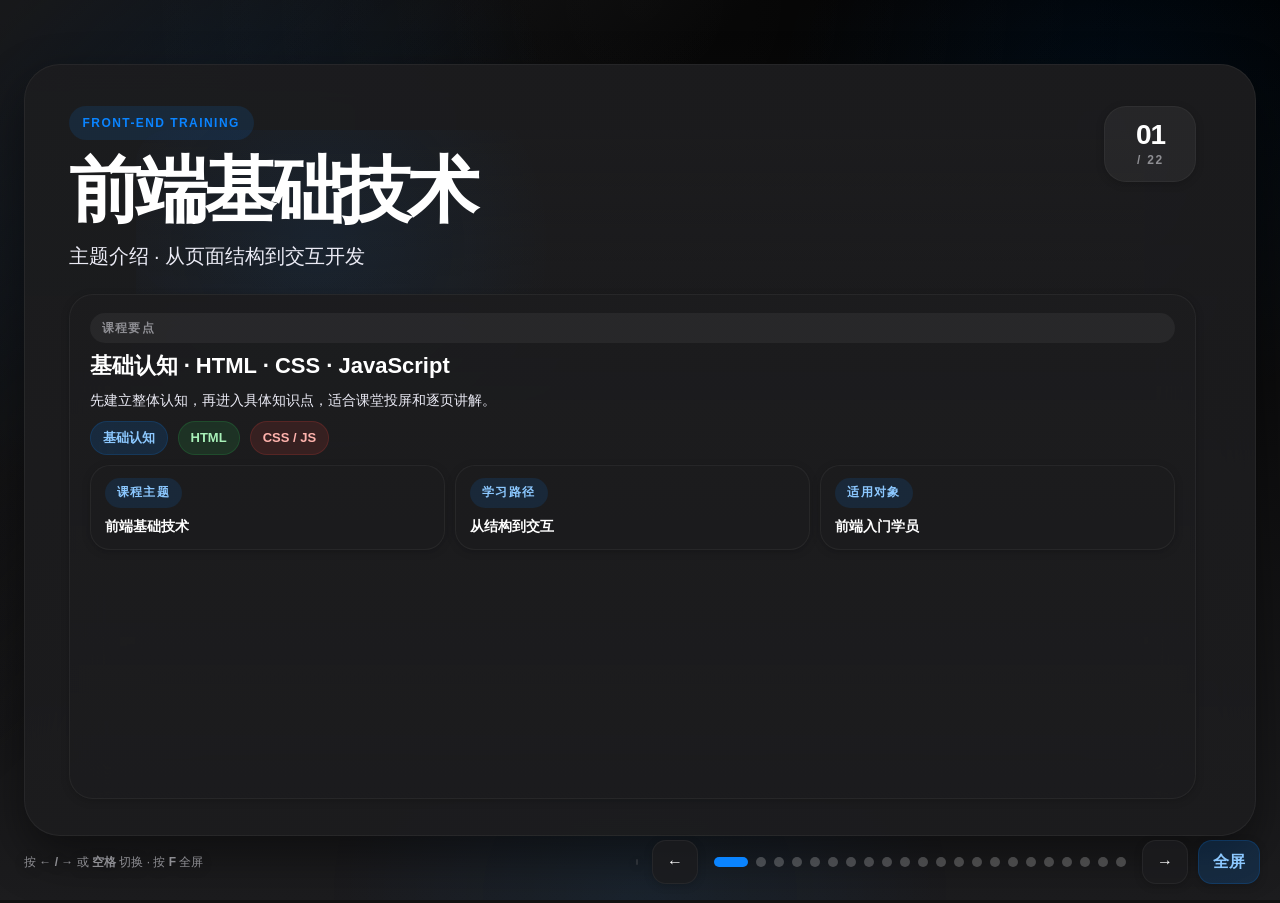
==== commit 4bd9af22: "fix" ====
--- a/3/index.html
+++ b/3/index.html
@@ -2156,6 +2156,119 @@
       overflow-wrap: anywhere;
     }
 
+    .homework-page .content-grid {
+      grid-template-columns: repeat(2, minmax(0, 1fr));
+      grid-template-rows: auto repeat(2, minmax(0, 1fr));
+      align-items: stretch;
+      gap: 14px;
+    }
+
+    .homework-page .homework-summary,
+    .homework-page .homework-card {
+      display: grid;
+      gap: 10px;
+      padding: 16px 18px;
+      border-radius: 22px;
+      border: 1px solid var(--separator);
+      background: linear-gradient(180deg, rgba(28, 28, 30, 0.92), rgba(28, 28, 30, 0.78));
+      box-shadow: var(--shadow-sm);
+      min-height: 0;
+      align-content: start;
+    }
+
+    .homework-page .homework-summary {
+      grid-column: 1 / -1;
+    }
+
+    .homework-page .homework-title {
+      margin: 0;
+      font-size: 22px;
+      line-height: 1.22;
+      color: var(--label-primary);
+      font-weight: 800;
+    }
+
+    .homework-page .homework-lead {
+      margin: 0;
+      color: var(--label-secondary);
+      font-size: 14px;
+      line-height: 1.6;
+    }
+
+    .homework-page .homework-tags {
+      display: flex;
+      flex-wrap: wrap;
+      gap: 8px;
+    }
+
+    .homework-page .homework-tag {
+      display: inline-flex;
+      align-items: center;
+      min-height: 30px;
+      padding: 0 12px;
+      border-radius: 999px;
+      border: 1px solid rgba(10, 132, 255, 0.16);
+      background: rgba(10, 132, 255, 0.08);
+      color: #b7dbff;
+      font-size: 12px;
+      font-weight: 800;
+      letter-spacing: 0.08em;
+      text-transform: uppercase;
+    }
+
+    .homework-page .homework-card h3 {
+      margin: 0;
+      font-size: 17px;
+      line-height: 1.35;
+      color: var(--label-primary);
+    }
+
+    .homework-page .homework-card p,
+    .homework-page .homework-card li {
+      margin: 0;
+      color: var(--label-secondary);
+      font-size: 13px;
+      line-height: 1.55;
+    }
+
+    .homework-page .homework-card ul {
+      margin: 0;
+      padding-left: 18px;
+      display: grid;
+      gap: 6px;
+    }
+
+    .homework-page .homework-card strong {
+      color: #dff0ff;
+    }
+
+    .homework-page .homework-card code {
+      padding: 0 4px;
+      border-radius: 6px;
+      background: rgba(255, 255, 255, 0.08);
+      color: #cfe6ff;
+    }
+
+    .homework-page .homework-card--html {
+      grid-column: 1 / 2;
+      grid-row: 2 / 3;
+    }
+
+    .homework-page .homework-card--css {
+      grid-column: 2 / 3;
+      grid-row: 2 / 3;
+    }
+
+    .homework-page .homework-card--js {
+      grid-column: 1 / 2;
+      grid-row: 3 / 4;
+    }
+
+    .homework-page .homework-card--files {
+      grid-column: 2 / 3;
+      grid-row: 3 / 4;
+    }
+
     .js-topic-page .stack {
       display: grid;
       gap: 12px;
@@ -2455,6 +2568,16 @@
 
       .meta-grid {
         grid-template-columns: 1fr;
+      }
+
+      .homework-page .content-grid {
+        grid-template-rows: none;
+      }
+
+      .homework-page .homework-summary,
+      .homework-page .homework-card {
+        grid-column: auto;
+        grid-row: auto;
       }
     }
 
@@ -3735,7 +3858,7 @@
             <header class="slide-top">
               <div>
                 <div class="eyebrow">第五部分</div>
-                <h2 class="slide-title" style="font-size: clamp(34px, 4.5vw, 62px);">五、F12 调试</h2>
+                <h2 class="slide-title" style="font-size: clamp(34px, 4.5vw, 62px);">F12 调试</h2>
               </div>
               <div class="slide-counter"><strong>17</strong><span>/ 21</span></div>
             </header>
@@ -3789,7 +3912,7 @@
             <header class="slide-top">
               <div>
                 <div class="eyebrow">第六部分</div>
-                <h2 class="slide-title" style="font-size: clamp(34px, 4.5vw, 62px);">六、规范</h2>
+                <h2 class="slide-title" style="font-size: clamp(34px, 4.5vw, 62px);">规范</h2>
               </div>
               <div class="slide-counter"><strong>18</strong><span>/ 21</span></div>
             </header>
@@ -3968,6 +4091,75 @@
           </div>
         </article>
       </section>
+
+      <section class="slide homework-page" data-title="作业" aria-label="作业">
+        <article class="slide-shell">
+          <div class="slide-frame">
+            <header class="slide-top">
+              <div>
+                <div class="eyebrow">第七部分</div>
+                <h2 class="slide-title" style="font-size: clamp(34px, 4.5vw, 62px);">作业</h2>
+                <p class="slide-subtitle">围绕“前端：用户注册”完成一个完整的表单页练习，重点检查结构、样式和交互验证。</p>
+              </div>
+              <div class="slide-counter"><strong>22</strong><span>/ 22</span></div>
+            </header>
+
+            <div class="content-grid">
+              <div class="homework-summary">
+                <h3 class="homework-title">作业：前端用户注册</h3>
+                <p class="homework-lead">提交的信息表单：昵称、姓名、邮箱、手机号、手机号验证码。</p>
+                <div class="homework-tags">
+                  <span class="homework-tag">HTML</span>
+                  <span class="homework-tag">CSS</span>
+                  <span class="homework-tag">JavaScript</span>
+                </div>
+              </div>
+
+              <article class="homework-card homework-card--html">
+                <h3>HTML</h3>
+                <ul>
+                  <li>使用 <code>&lt;form&gt;</code> 包含所有输入框。</li>
+                  <li>包含以下字段：昵称、姓名、手机号、邮箱。</li>
+                  <li>包含一个提交按钮。</li>
+                  <li>必填字段标记（<code>*</code>）。</li>
+                </ul>
+              </article>
+
+              <article class="homework-card homework-card--css">
+                <h3>CSS</h3>
+                <ul>
+                  <li>表单区域有边框和内边距。</li>
+                  <li>按钮有 hover 效果。</li>
+                  <li>页面整体居中，宽度自适应。</li>
+                  <li>验证错误时输入框变红 + 提示文字。</li>
+                </ul>
+              </article>
+
+              <article class="homework-card homework-card--js">
+                <h3>JavaScript - 表单验证</h3>
+                <ul>
+                  <li>昵称：不能为空，2-20 个字符。</li>
+                  <li>姓名：不能为空，2-4 个中文。</li>
+                  <li>电话：不能为空，11 位数字，以 1 开头。</li>
+                  <li>邮箱：不能为空，包含 <code>@</code> 和 <code>.</code>（正则表达式）。</li>
+                  <li>失焦时验证，实时显示错误提示。</li>
+                </ul>
+              </article>
+
+              <article class="homework-card homework-card--files">
+                <h3>JavaScript - 手机验证码 / 提交文件</h3>
+                <ul>
+                  <li>手机验证码：每分钟只能获取一次。</li>
+                  <li>提交一个 <code>index.html</code> 文件 或 单独的 <code>style.css</code> + <code>script.js</code>。</li>
+                  <li>代码符合规范（缩进、命名）。</li>
+                  <li>实现所有功能且无报错。</li>
+                  <li>提交前自测清单。</li>
+                </ul>
+              </article>
+            </div>
+          </div>
+        </article>
+      </section>
     </div>
   </main>
 
@@ -4048,6 +4240,10 @@
 
       slides.forEach((slide, index) => {
         slide.setAttribute('aria-hidden', index === 0 ? 'false' : 'true');
+      });
+
+      document.querySelectorAll('.slide-counter span').forEach((span) => {
+        span.textContent = '/ ' + slides.length;
       });
 
       slides.forEach((_, index) => {
